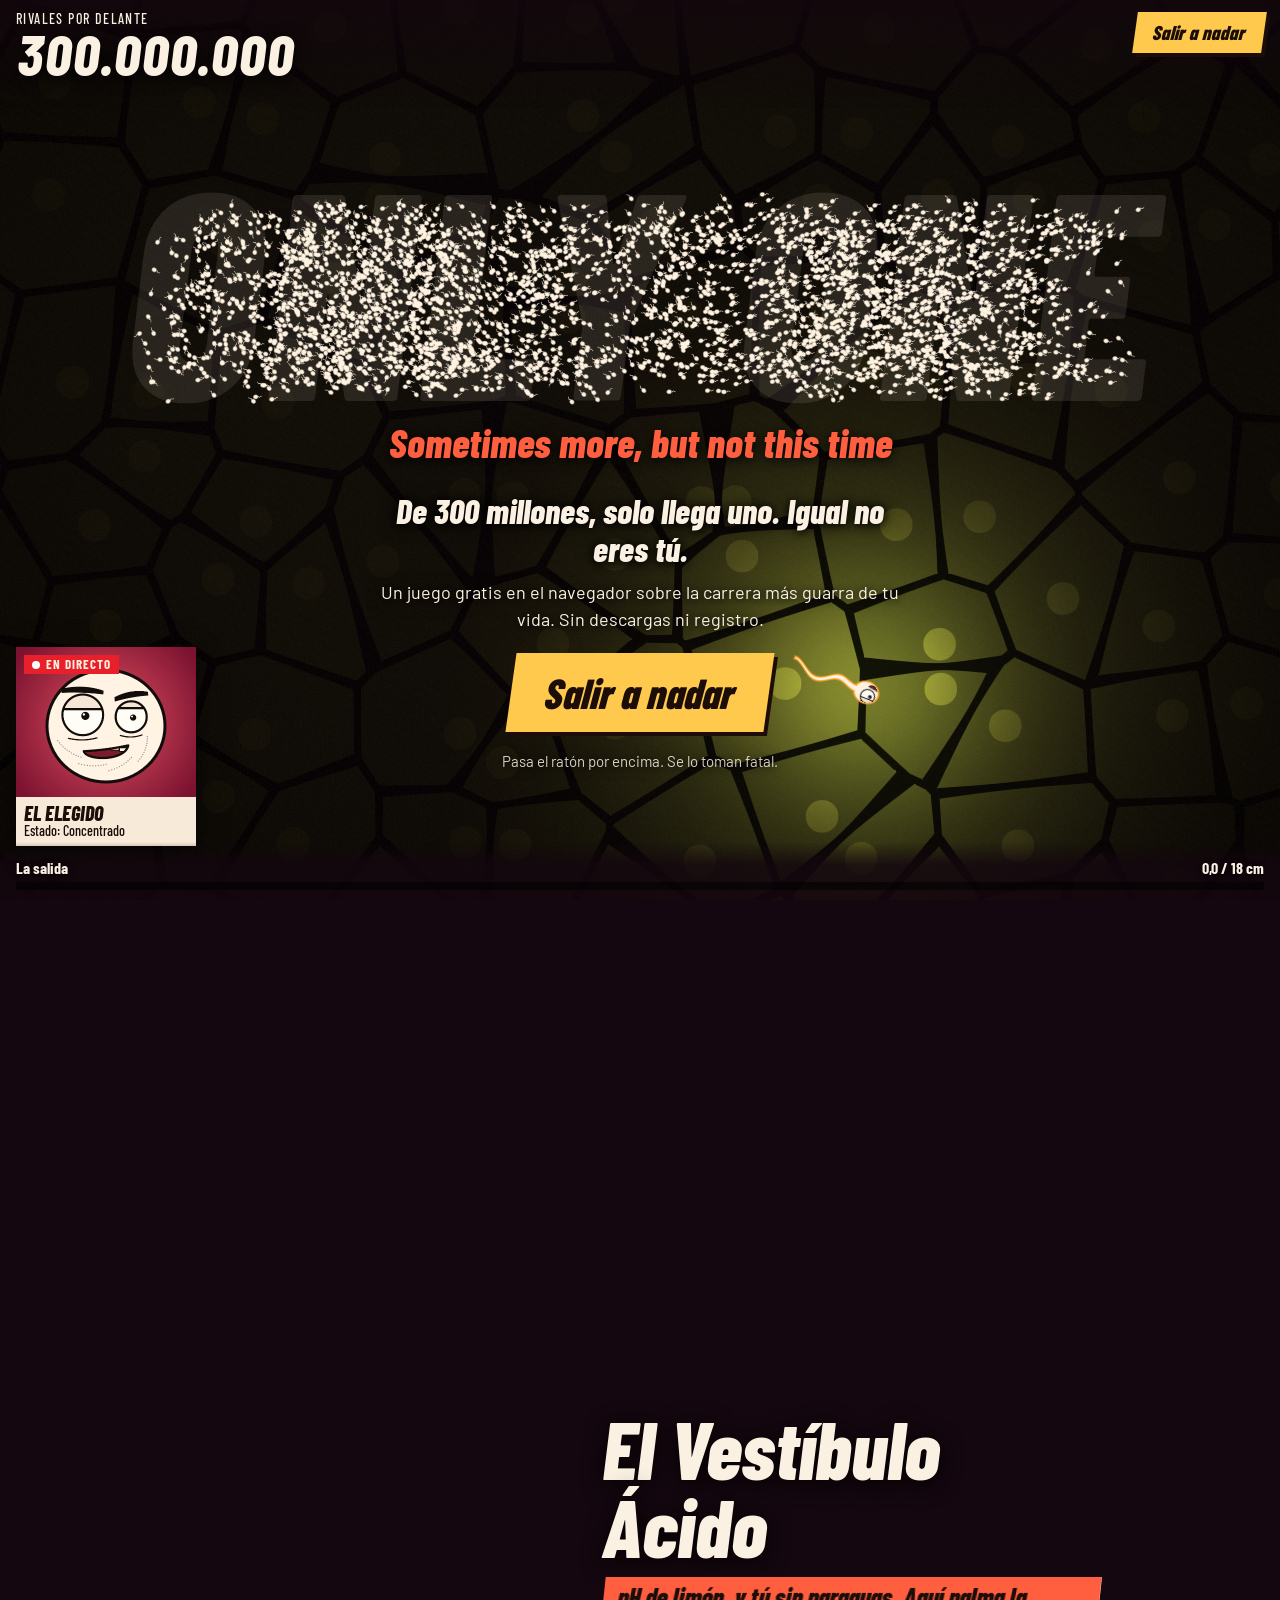
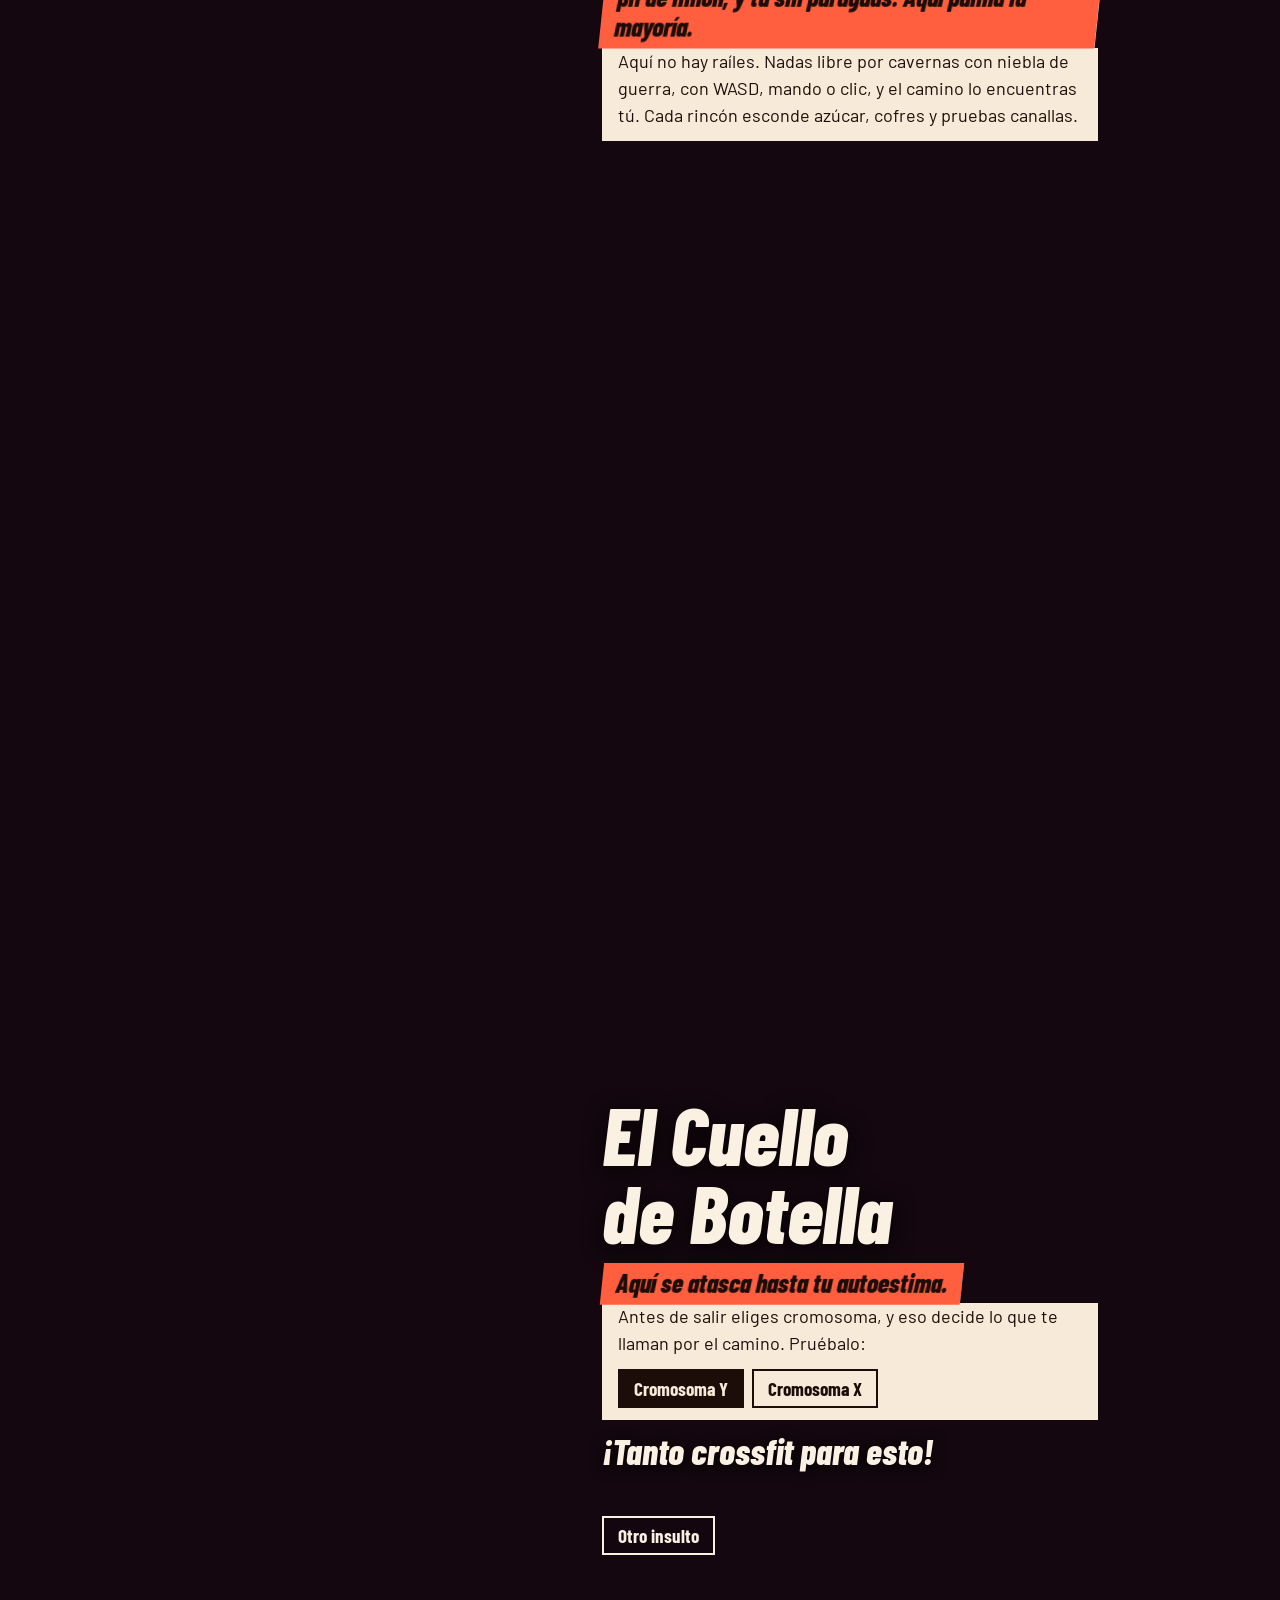
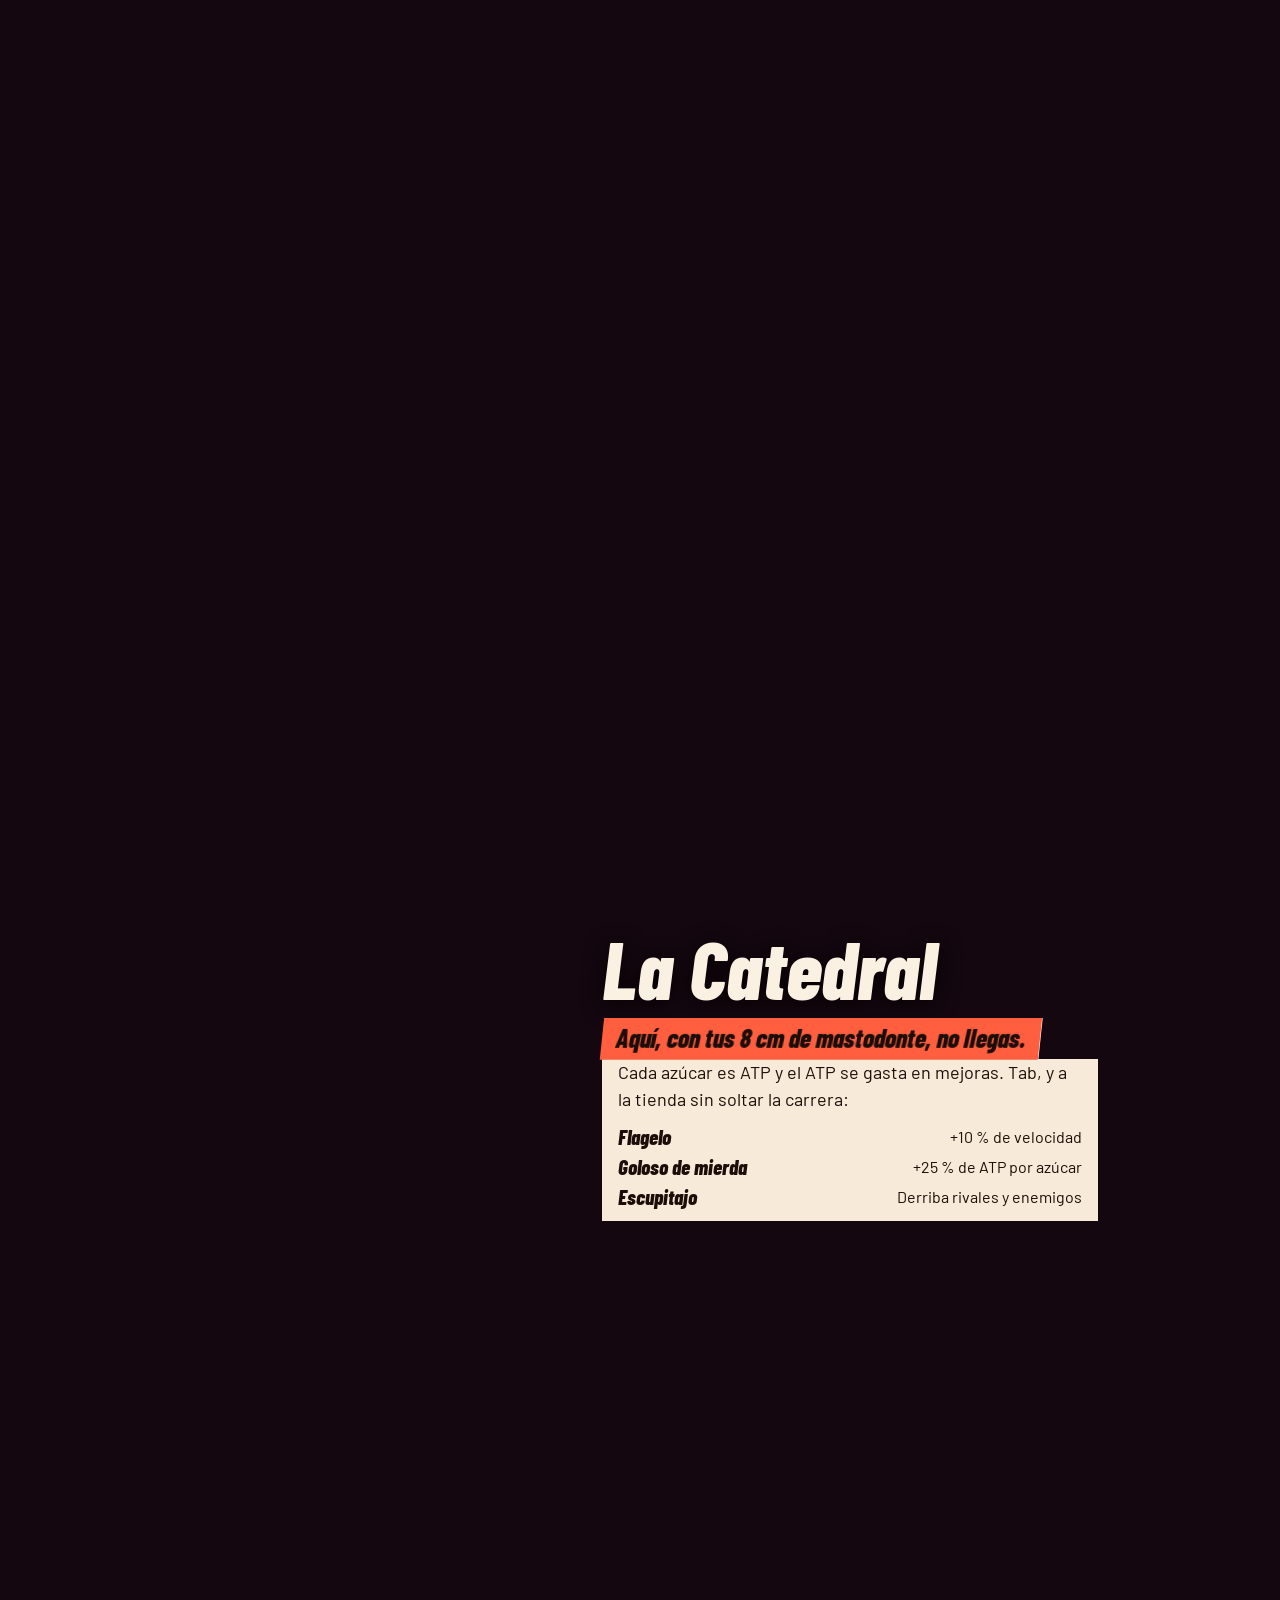
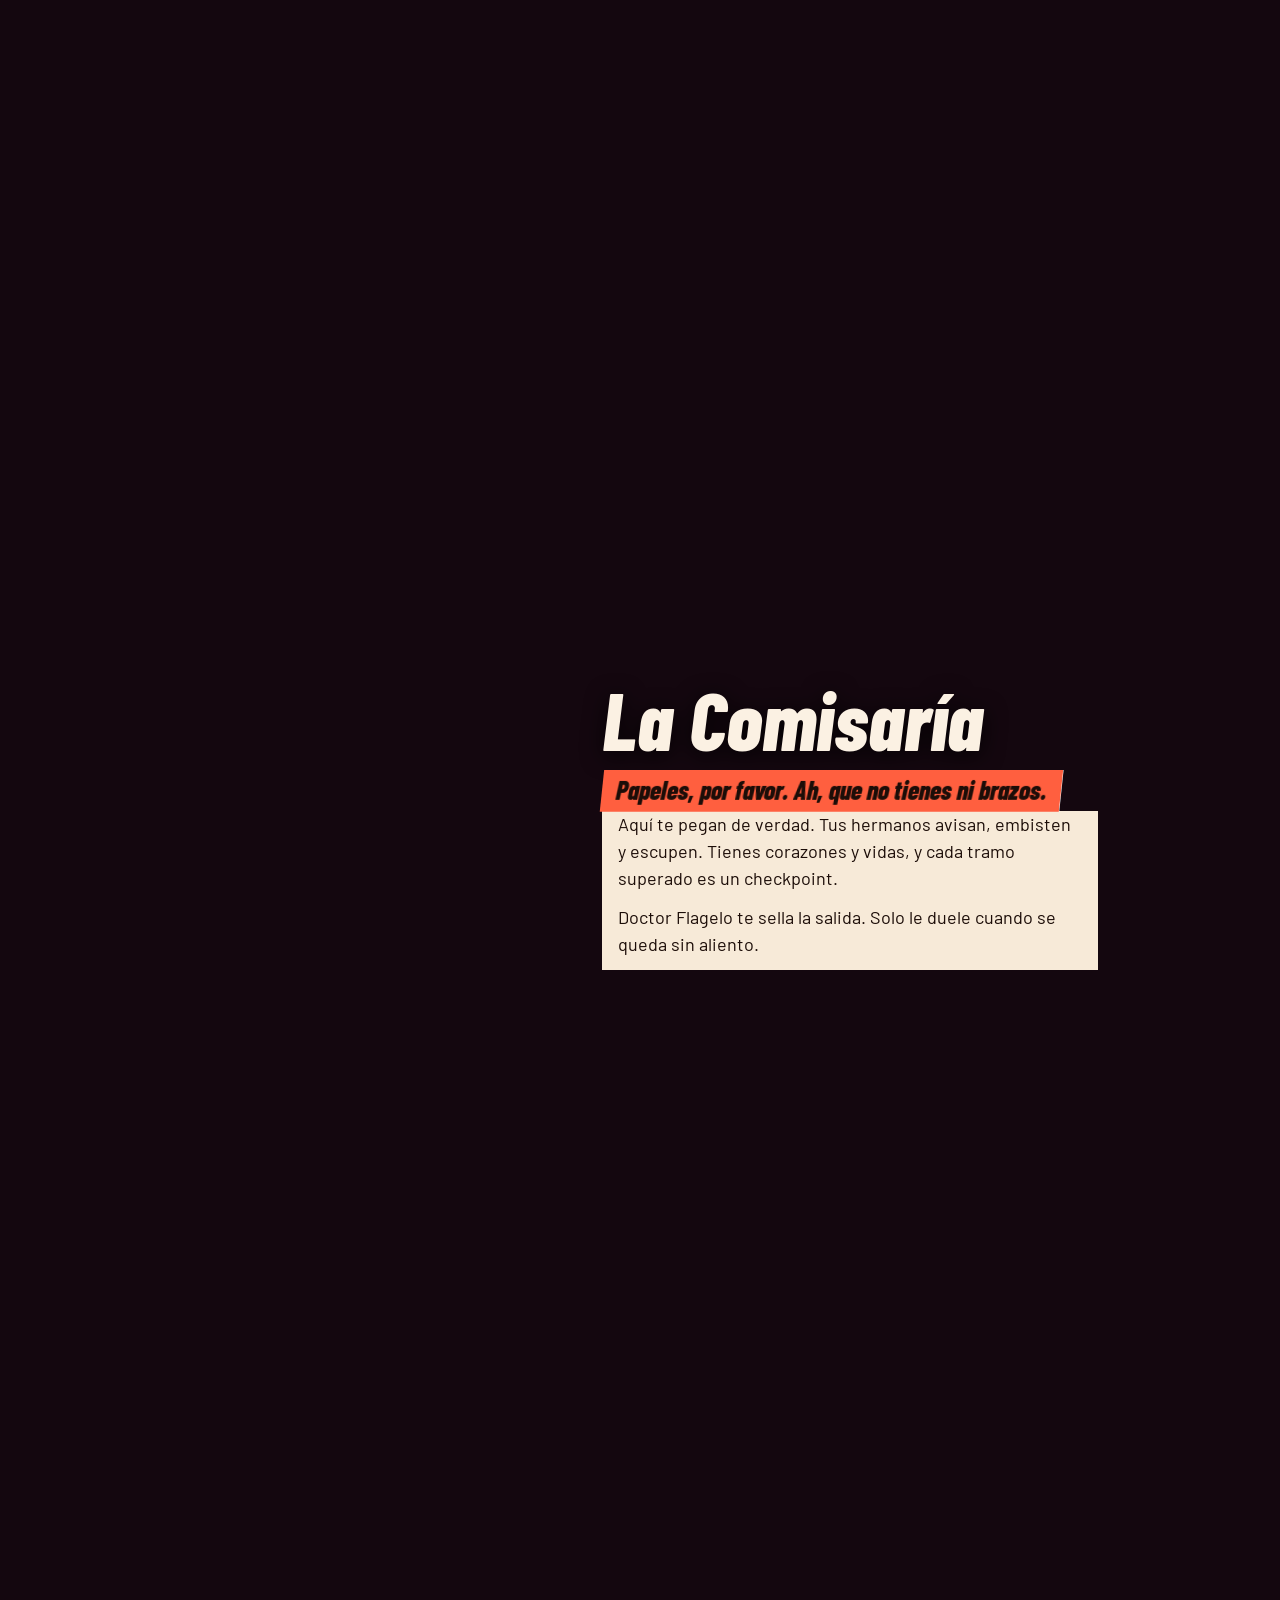
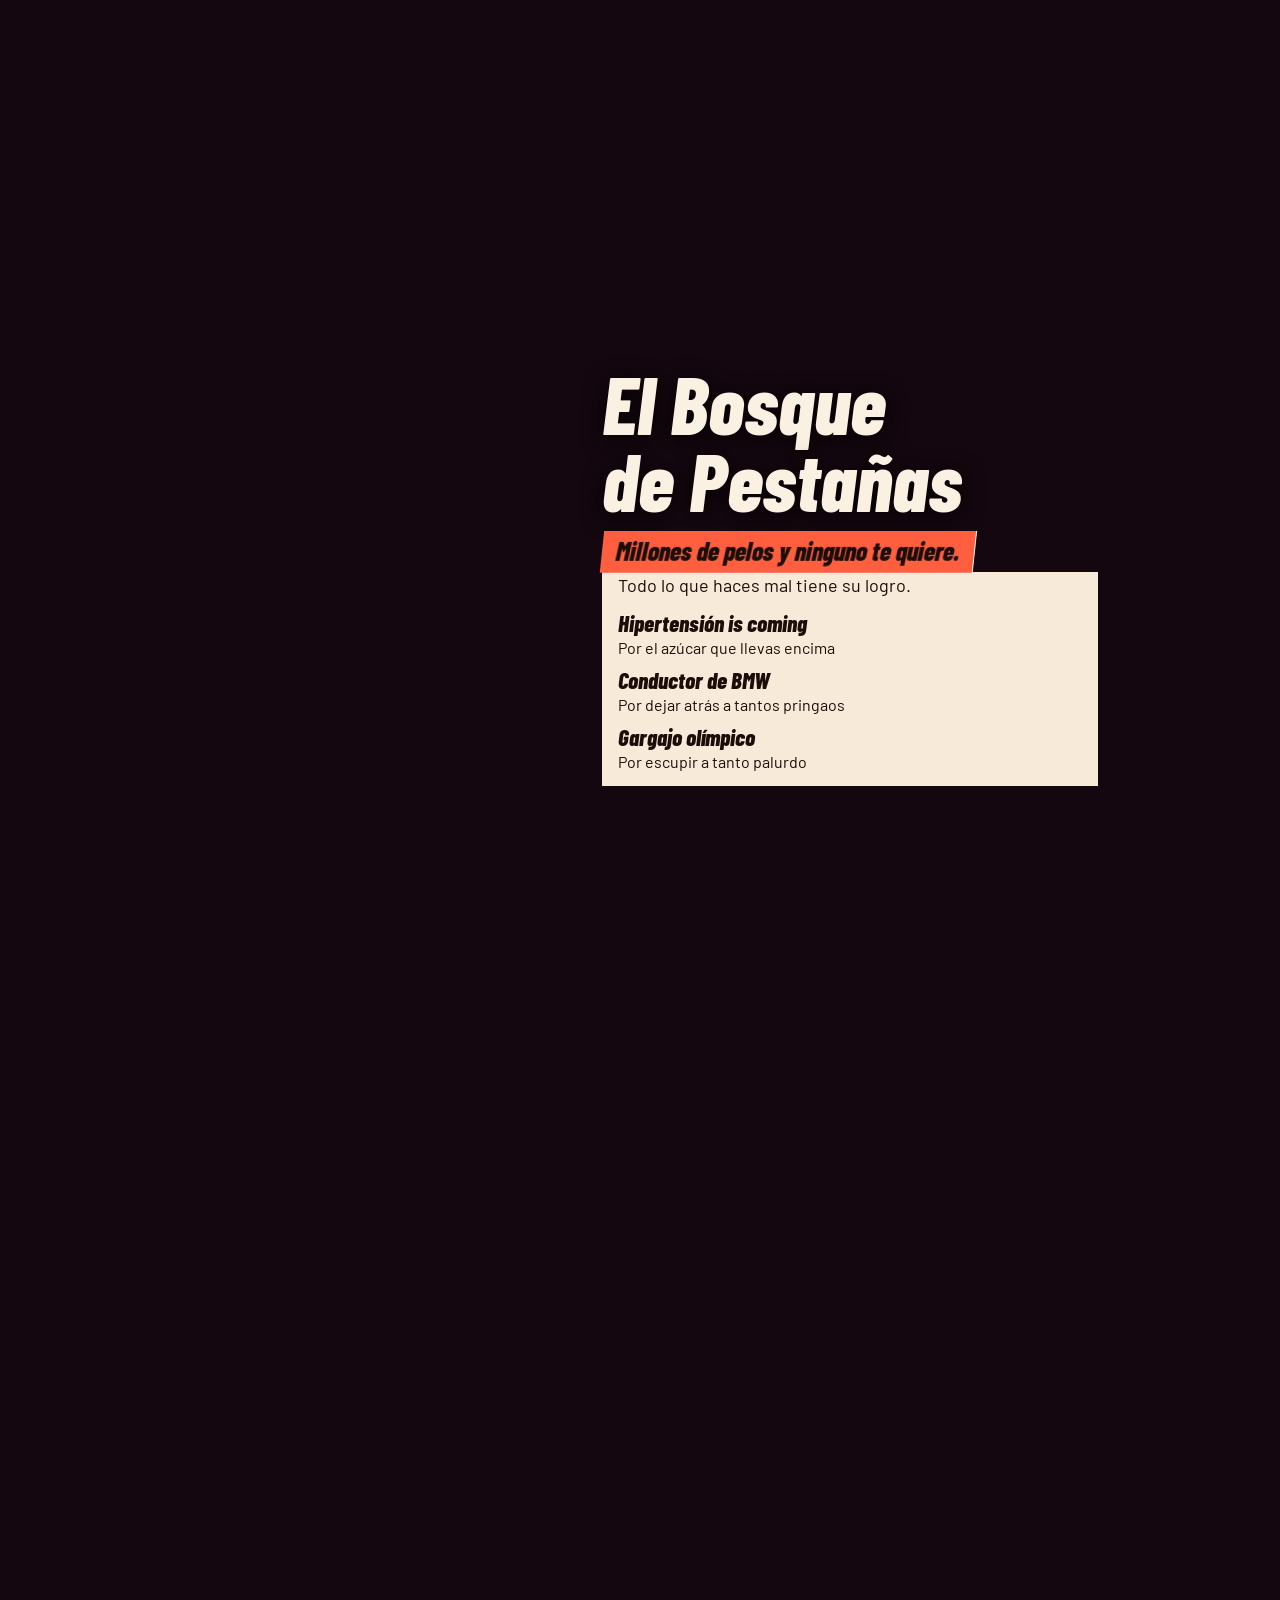
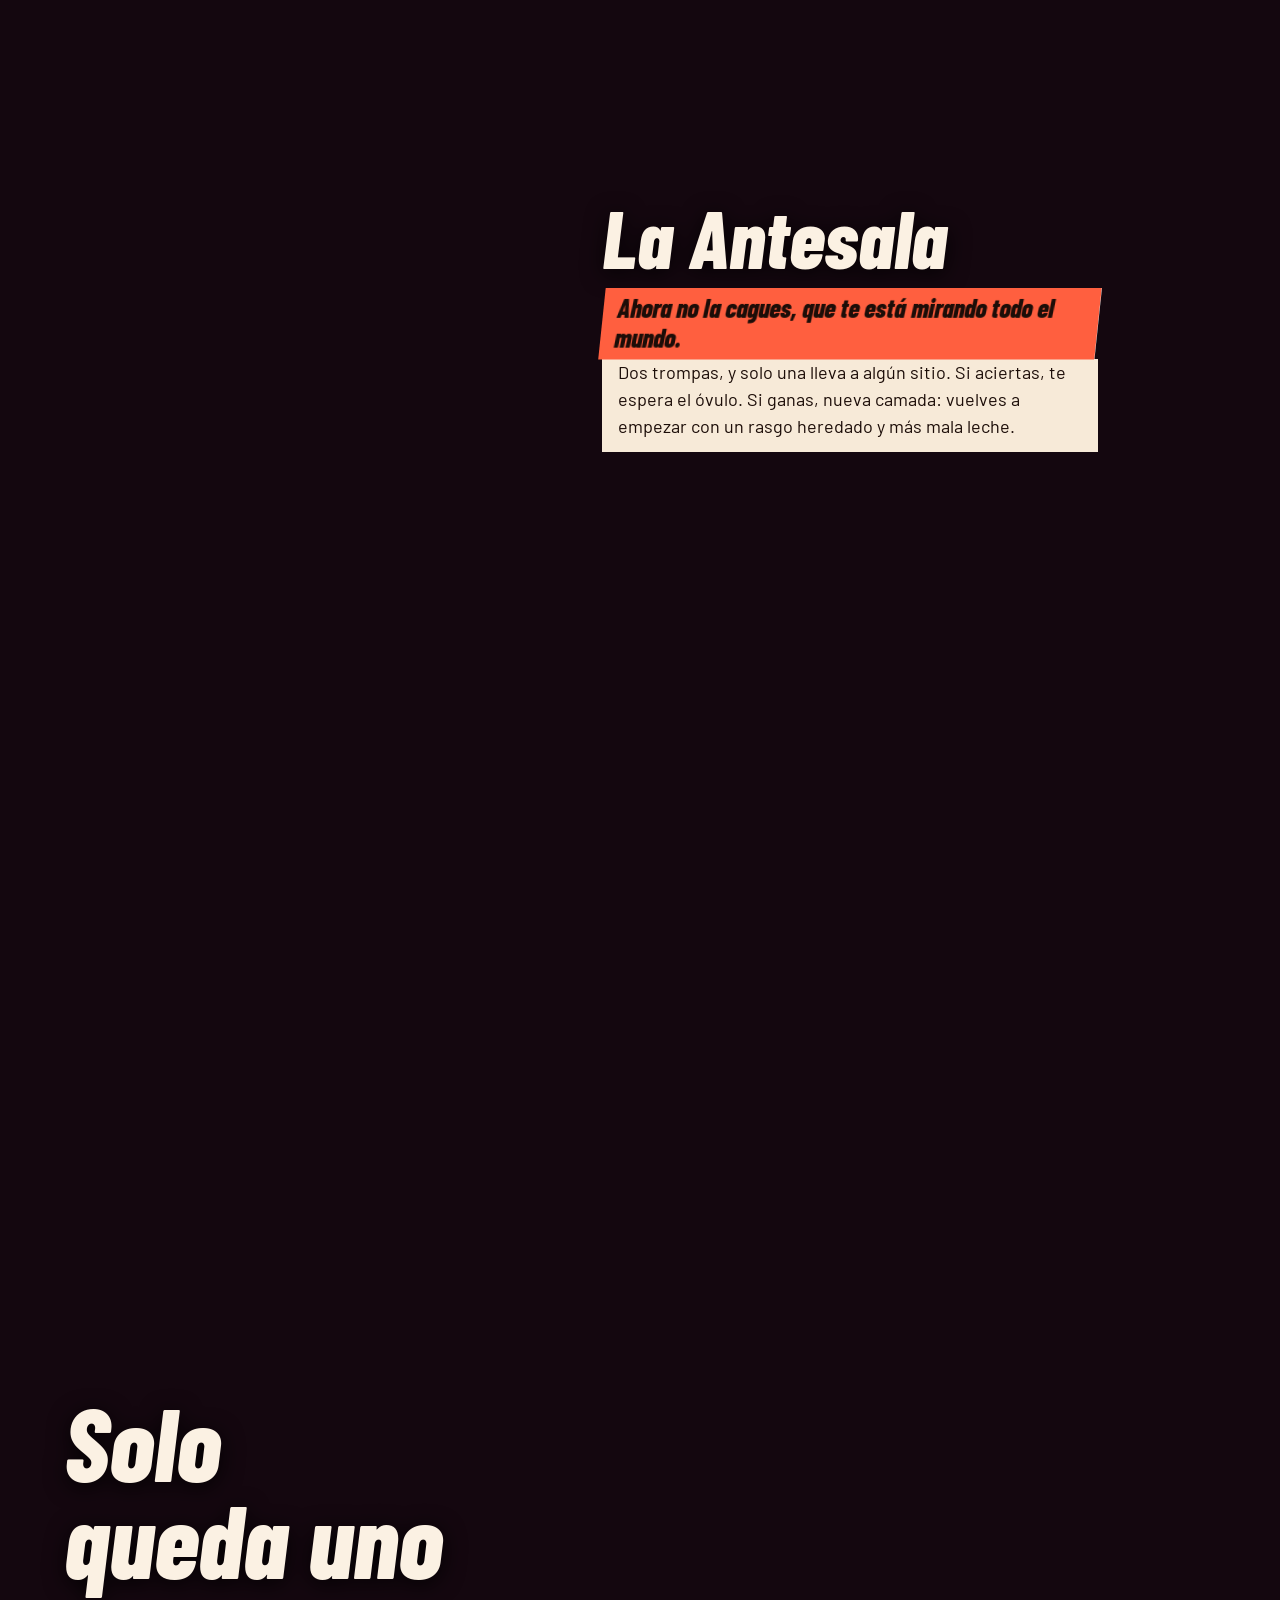
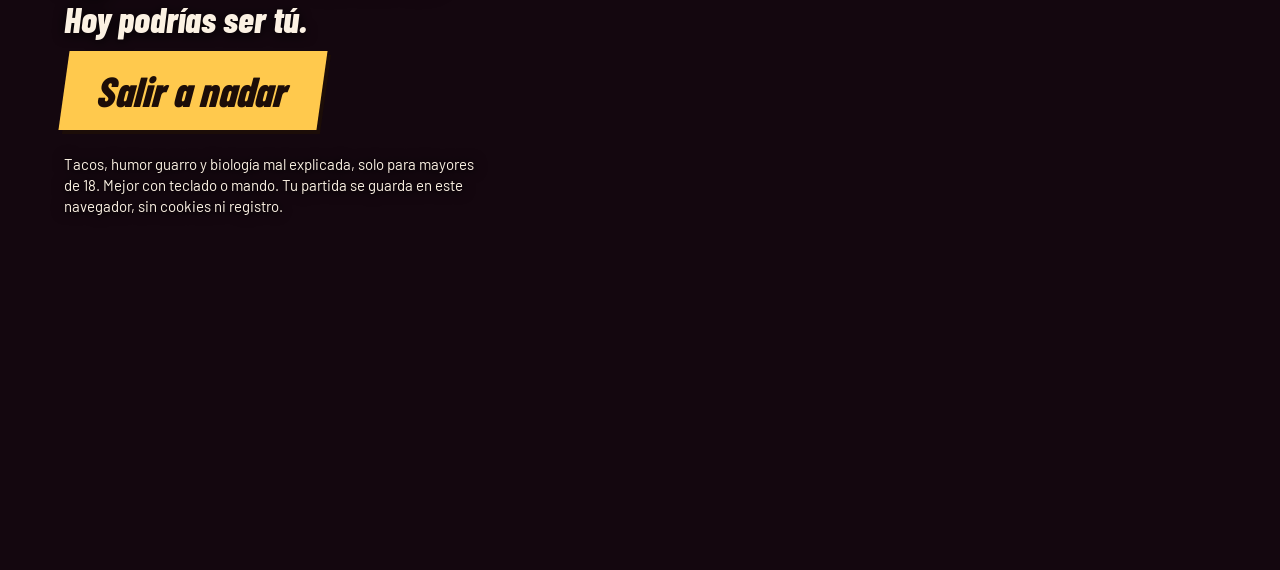
==== index.html @ 5d59d584 "feat: add Only One game and WebGL landing page Static site: landing at the root, game under /jugar/," ====
<!doctype html>
<html lang="es">
<head>
<meta charset="utf-8">
<meta name="viewport" content="width=device-width, initial-scale=1, viewport-fit=cover">
<title>Only One</title>
<meta name="description" content="De 300 millones, solo llega uno. Juego gratis en el navegador: nada, come azúcar, mejora y aguanta los insultos de tus hermanos.">
<meta name="theme-color" content="#14070f">
<meta property="og:title" content="Only One">
<meta property="og:description" content="De 300 millones, solo llega uno. Igual no eres tú.">
<meta property="og:type" content="website">
<meta property="og:url" content="https://only-one.christianpasinrey.es/">
<meta property="og:image" content="https://only-one.christianpasinrey.es/assets/og.jpg">
<meta name="twitter:card" content="summary_large_image">
<link rel="icon" href="assets/favicon.svg" type="image/svg+xml">
<link rel="stylesheet" href="assets/fonts.css">
<link rel="stylesheet" href="assets/landing.css">
<link rel="prefetch" href="jugar/index.html">
</head>
<body>
<canvas id="gl" aria-hidden="true"></canvas>

<header class="hud" aria-label="Marcador de la carrera">
  <div id="rankBox">
    <small>Rivales por delante</small>
    <output id="count">300.000.000</output>
  </div>
  <a id="topCta" class="go cta" href="jugar/index.html">Salir a nadar</a>
</header>

<aside id="pip" aria-hidden="true">
  <span class="live">En directo</span>
  <canvas id="pipFace" width="360" height="300"></canvas>
  <div class="plate"><b id="pipName">EL ELEGIDO</b><span id="pipState">Estado: Concentrado</span></div>
</aside>

<div id="bar" aria-hidden="true">
  <div class="row"><span id="zone">La salida</span><span id="cm">0,0 / 18 cm</span></div>
  <div class="track"><i id="fill"></i></div>
</div>

<div class="bubble" hidden><span></span></div>
<div class="bubble" hidden><span></span></div>
<div class="bubble" hidden><span></span></div>

<main>
  <section class="opening">
    <h1 id="logo"><span>Only</span> <span>One</span></h1>
    <p class="strap">Sometimes more, but not this time</p>
    <div class="pitch">
      <p class="lead">De 300 millones, solo llega uno. Igual no eres tú.</p>
      <p>Un juego gratis en el navegador sobre la carrera más guarra de tu vida. Sin descargas ni registro.</p>
      <a class="go cta big" href="jugar/index.html">Salir a nadar</a>
      <p id="hint" class="hint">Pasa el ratón por encima. Se lo toman fatal.</p>
    </div>
  </section>

  <section class="beat" data-stage="0">
    <div class="copy">
      <h2>El Vestíbulo Ácido</h2>
      <p class="quote">pH de limón, y tú sin paraguas. Aquí palma la mayoría.</p>
      <p>Aquí no hay raíles. Nadas libre por cavernas con niebla de guerra, con WASD, mando o clic, y el camino lo encuentras tú. Cada rincón esconde azúcar, cofres y pruebas canallas.</p>
    </div>
  </section>

  <section class="beat" data-stage="1">
    <div class="copy">
      <h2>El Cuello de Botella</h2>
      <p class="quote">Aquí se atasca hasta tu autoestima.</p>
      <p>Antes de salir eliges cromosoma, y eso decide lo que te llaman por el camino. Pruébalo:</p>
      <div class="sex" role="group" aria-label="Elige cromosoma">
        <button id="pickY" type="button" aria-pressed="true">Cromosoma Y</button>
        <button id="pickX" type="button" aria-pressed="false">Cromosoma X</button>
      </div>
      <p id="sample" class="sample" aria-live="polite">¡Tanto crossfit para esto!</p>
      <button id="again" class="again" type="button">Otro insulto</button>
    </div>
  </section>

  <section class="beat" data-stage="2">
    <div class="copy">
      <h2>La Catedral</h2>
      <p class="quote">Aquí, con tus 8 cm de mastodonte, no llegas.</p>
      <p>Cada azúcar es ATP y el ATP se gasta en mejoras. Tab, y a la tienda sin soltar la carrera:</p>
      <dl class="shop">
        <div><dt>Flagelo</dt><dd>+10 % de velocidad</dd></div>
        <div><dt>Goloso de mierda</dt><dd>+25 % de ATP por azúcar</dd></div>
        <div><dt>Escupitajo</dt><dd>Derriba rivales y enemigos</dd></div>
      </dl>
    </div>
  </section>

  <section class="beat" data-stage="3">
    <div class="copy">
      <h2>La Comisaría</h2>
      <p class="quote">Papeles, por favor. Ah, que no tienes ni brazos.</p>
      <p>Aquí te pegan de verdad. Tus hermanos avisan, embisten y escupen. Tienes corazones y vidas, y cada tramo superado es un checkpoint.</p>
      <p>Doctor Flagelo te sella la salida. Solo le duele cuando se queda sin aliento.</p>
    </div>
  </section>

  <section class="beat" data-stage="4">
    <div class="copy">
      <h2>El Bosque de Pestañas</h2>
      <p class="quote">Millones de pelos y ninguno te quiere.</p>
      <p>Todo lo que haces mal tiene su logro.</p>
      <ul class="marks">
        <li><b>Hipertensión is coming</b><span>Por el azúcar que llevas encima</span></li>
        <li><b>Conductor de BMW</b><span>Por dejar atrás a tantos pringaos</span></li>
        <li><b>Gargajo olímpico</b><span>Por escupir a tanto palurdo</span></li>
      </ul>
    </div>
  </section>

  <section class="beat" data-stage="5">
    <div class="copy">
      <h2>La Antesala</h2>
      <p class="quote">Ahora no la cagues, que te está mirando todo el mundo.</p>
      <p>Dos trompas, y solo una lleva a algún sitio. Si aciertas, te espera el óvulo. Si ganas, nueva camada: vuelves a empezar con un rasgo heredado y más mala leche.</p>
    </div>
  </section>

  <section class="ending">
    <div class="last">
      <h2>Solo queda uno</h2>
      <p class="lead">Hoy podrías ser tú.</p>
      <a class="go cta big" href="jugar/index.html">Salir a nadar</a>
      <p class="small">Tacos, humor guarro y biología mal explicada, solo para mayores de 18. Mejor con teclado o mando. Tu partida se guarda en este navegador, sin cookies ni registro.</p>
    </div>
  </section>
</main>

<script src="assets/three.min.js"></script>
<script src="jugar/js/data.js"></script>
<script src="jugar/js/audio.js"></script>
<script src="jugar/js/faces.js"></script>
<script src="assets/landing.js"></script>
</body>
</html>
---- assets/fonts.css ----
@font-face {
  font-family: 'Barlow';
  font-style: normal;
  font-weight: 400;
  font-display: swap;
  src: url(fonts/barlow-400.woff2) format('woff2');
  unicode-range: U+0000-00FF, U+0131, U+0152-0153, U+02BB-02BC, U+02C6, U+02DA, U+02DC, U+0304, U+0308, U+0329, U+2000-206F, U+20AC, U+2122, U+2191, U+2193, U+2212, U+2215, U+FEFF, U+FFFD;
}
@font-face {
  font-family: 'Barlow';
  font-style: normal;
  font-weight: 600;
  font-display: swap;
  src: url(fonts/barlow-600.woff2) format('woff2');
  unicode-range: U+0000-00FF, U+0131, U+0152-0153, U+02BB-02BC, U+02C6, U+02DA, U+02DC, U+0304, U+0308, U+0329, U+2000-206F, U+20AC, U+2122, U+2191, U+2193, U+2212, U+2215, U+FEFF, U+FFFD;
}
@font-face {
  font-family: 'Barlow Condensed';
  font-style: italic;
  font-weight: 800;
  font-display: swap;
  src: url(fonts/barlow-condensed-800i.woff2) format('woff2');
  unicode-range: U+0000-00FF, U+0131, U+0152-0153, U+02BB-02BC, U+02C6, U+02DA, U+02DC, U+0304, U+0308, U+0329, U+2000-206F, U+20AC, U+2122, U+2191, U+2193, U+2212, U+2215, U+FEFF, U+FFFD;
}
@font-face {
  font-family: 'Barlow Condensed';
  font-style: normal;
  font-weight: 500;
  font-display: swap;
  src: url(fonts/barlow-condensed-500.woff2) format('woff2');
  unicode-range: U+0000-00FF, U+0131, U+0152-0153, U+02BB-02BC, U+02C6, U+02DA, U+02DC, U+0304, U+0308, U+0329, U+2000-206F, U+20AC, U+2122, U+2191, U+2193, U+2212, U+2215, U+FEFF, U+FFFD;
}
@font-face {
  font-family: 'Barlow Condensed';
  font-style: normal;
  font-weight: 700;
  font-display: swap;
  src: url(fonts/barlow-condensed-700.woff2) format('woff2');
  unicode-range: U+0000-00FF, U+0131, U+0152-0153, U+02BB-02BC, U+02C6, U+02DA, U+02DC, U+0304, U+0308, U+0329, U+2000-206F, U+20AC, U+2122, U+2191, U+2193, U+2212, U+2215, U+FEFF, U+FFFD;
}
---- assets/landing.css ----
/* The landing is the race itself: the page is a live broadcast and the scrollbar is the 18 cm you have to swim. */
:root {
  --ink: #fbf1e3;
  --paper: #f7ead8;
  --print: #1c0d08;
  --deep: #14070f;
  --hot: #ff5f3f;
  --gold: #ffc94d;
  --live: #e8202a;
  --broadcast: "Barlow Condensed", Impact, sans-serif;
  --body: "Barlow", "Segoe UI", sans-serif;
  --gutter-l: max(16px, env(safe-area-inset-left, 0px));
  --gutter-r: max(16px, env(safe-area-inset-right, 0px));
  color-scheme: dark;
}
[hidden] { display: none !important; }
* { box-sizing: border-box; }
html { background: var(--deep); }
body { margin: 0; color: var(--ink); background: radial-gradient(120% 90% at 50% 40%, #6d1230, var(--deep)); background-attachment: fixed; font: 400 18px/1.5 var(--body); overflow-x: hidden; }
.gl body { background: var(--deep); }
#gl { position: fixed; inset: 0; width: 100%; height: 100%; display: block; }
a, button { font: inherit; color: inherit; }
:focus-visible { outline: 3px solid var(--gold); outline-offset: 3px; }

/* ---------- broadcast graphics ---------- */
.hud { position: fixed; z-index: 7; inset: 0 0 auto; display: flex; justify-content: space-between; align-items: flex-start; padding: calc(12px + env(safe-area-inset-top, 0px)) var(--gutter-r) 26px var(--gutter-l); background: linear-gradient(rgba(20, 7, 15, .72), rgba(20, 7, 15, 0)); pointer-events: none; }
.hud a { pointer-events: auto; }
#rankBox small { display: block; font: 500 14px/1 var(--broadcast); letter-spacing: .1em; text-transform: uppercase; }
#count { display: block; font: italic 800 clamp(32px, 5vw, 56px)/1 var(--broadcast); font-variant-numeric: tabular-nums; text-shadow: 0 3px 16px rgba(0, 0, 0, .8); }
#bar { position: fixed; z-index: 7; inset: auto 0 0; background: linear-gradient(rgba(20, 7, 15, 0), rgba(20, 7, 15, .8) 40%); padding: 18px var(--gutter-r) calc(10px + env(safe-area-inset-bottom, 0px)) var(--gutter-l); pointer-events: none; font: 700 16px/1 var(--broadcast); text-shadow: 0 1px 6px #000; }
#bar .row { display: flex; justify-content: space-between; margin-bottom: 6px; }
#bar .track { height: 8px; background: rgba(0, 0, 0, .55); }
#fill { display: block; height: 100%; width: 100%; transform: scaleX(0); transform-origin: left; background: linear-gradient(90deg, var(--hot), var(--gold)); }
#pip { position: fixed; z-index: 7; left: var(--gutter-l); bottom: 54px; width: 180px; background: var(--paper); box-shadow: 0 8px 24px rgba(0, 0, 0, .5); pointer-events: none; }
#pip canvas { display: block; width: 100%; height: auto; }
#pip .live { position: absolute; left: 8px; top: 8px; padding: 3px 8px; background: var(--live); font: 700 13px/1 var(--broadcast); letter-spacing: .08em; text-transform: uppercase; }
#pip .live::before { content: ""; display: inline-block; width: 8px; height: 8px; margin-right: 6px; border-radius: 50%; background: #fff; }
#pip .plate { padding: 6px 8px 8px; color: var(--print); font: 500 14px/1.1 var(--broadcast); }
#pip b { display: block; font: italic 800 20px/1 var(--broadcast); }

.bubble { position: fixed; z-index: 5; left: 0; top: 0; max-width: 240px; padding: 7px 12px 8px; border-radius: 14px; color: var(--print); background: var(--ink); font: italic 800 20px/1.1 var(--broadcast); box-shadow: 0 4px 14px rgba(0, 0, 0, .45); pointer-events: none; will-change: transform; }
.bubble::after { content: ""; position: absolute; left: var(--tail, 50%); top: 100%; margin-left: -8px; border: 8px solid transparent; border-top-color: var(--ink); border-bottom: 0; }
.bubble.under::after { top: auto; bottom: 100%; border: 8px solid transparent; border-bottom-color: var(--ink); border-top: 0; }

.cta { display: inline-block; padding: 10px 18px 11px; color: var(--print); background: var(--gold); font: italic 800 20px/1 var(--broadcast); text-decoration: none; transform: skewX(-8deg); box-shadow: 4px 4px 0 var(--print); transition: transform .12s ease-out, box-shadow .12s ease-out, background-color .12s; }
.cta:hover { background: #ffd978; transform: skewX(-8deg) translate(-2px, -2px); box-shadow: 6px 6px 0 var(--print); }
.cta:active { transform: skewX(-8deg) translate(3px, 3px); box-shadow: 1px 1px 0 var(--print); }
.cta.big { padding: 18px 34px 19px; font-size: clamp(30px, 4vw, 42px); }

.diving main, .diving .hud, .diving #pip, .diving #bar { opacity: 0; transition: opacity .35s ease-out; }

/* ---------- the story ---------- */
main { position: relative; z-index: 3; }
.opening { min-height: 100vh; min-height: 100svh; display: flex; flex-direction: column; justify-content: center; gap: 10px; padding-block: 104px 74px; padding-inline: var(--gutter-l) var(--gutter-r); }
#logo { margin: 0; text-align: center; font: italic 800 clamp(96px, 23vw, 360px)/.86 var(--broadcast); text-transform: uppercase; letter-spacing: .01em; }
.gl #logo { color: rgba(251, 241, 227, .1); }
.strap { margin: 0; text-align: center; color: var(--hot); font: italic 800 clamp(22px, 3.2vw, 40px)/1.1 var(--broadcast); text-shadow: 0 2px 12px #000; }
.pitch { display: grid; justify-items: center; gap: 12px; max-width: 34rem; margin: 18px auto 0; text-align: center; }
.pitch p { margin: 0; text-shadow: 0 1px 8px #000, 0 0 18px #000; }
.pitch .lead { font: italic 800 clamp(26px, 3vw, 34px)/1.1 var(--broadcast); }
.hint { font-size: 15px; opacity: .85; }
.pitch .cta { margin-block: 8px 6px; }

.beat { min-height: 150vh; display: flex; align-items: center; justify-content: flex-end; padding-inline: var(--gutter-l) var(--gutter-r); }
.copy { width: 100%; max-width: 31rem; min-width: 0; margin-right: 13vw; }
.copy h2, .last h2 { margin: 0; font: italic 800 clamp(44px, 6.4vw, 84px)/.95 var(--broadcast); text-wrap: balance; text-shadow: 0 4px 22px rgba(0, 0, 0, .85); }
.copy .quote { display: inline-block; margin: 12px 0 0; padding: 5px 14px 6px; color: var(--print); background: var(--hot); font: italic 800 clamp(21px, 2.3vw, 26px)/1.15 var(--broadcast); transform: skewX(-6deg); }
.copy > p:not(.quote):not(.sample), .copy > .sex, .copy > dl, .copy > ul { margin: 0; padding: 12px 16px; color: var(--print); background: var(--paper); }
.copy > .quote + p { margin-top: 10px; }
.copy > p + p:not(.quote):not(.sample), .copy > p:not(.quote) + dl, .copy > p:not(.quote) + ul, .copy > p:not(.quote) + .sex { padding-top: 0; }

.sex { display: flex; gap: 8px; flex-wrap: wrap; }
.sex button, .again { padding: 8px 14px; border: 2px solid var(--print); background: transparent; color: var(--print); font: 700 19px/1 var(--broadcast); cursor: pointer; }
.sex button[aria-pressed="true"] { color: var(--paper); background: var(--print); }
.sample { margin: 12px 0 8px; font: italic 800 clamp(28px, 3vw, 36px)/1.05 var(--broadcast); text-shadow: 0 2px 14px #000; min-height: 2.1em; }
.again { color: var(--ink); border-color: var(--ink); background: rgba(20, 7, 15, .6); }

.shop { display: grid; gap: 6px; }
.shop div { display: flex; justify-content: space-between; gap: 16px; flex-wrap: wrap; }
.shop dt { font: italic 800 21px/1.1 var(--broadcast); }
.shop dd { margin: 0; font-size: 16px; }
.marks { display: grid; gap: 8px; list-style: none; }
.marks li { display: grid; gap: 1px; }
.marks b { font: italic 800 23px/1.05 var(--broadcast); }
.marks span { font-size: 16px; }

.ending { min-height: 130vh; display: flex; align-items: center; padding-block: 120px 80px; padding-inline: max(16px, 5vw) var(--gutter-r); }
.last { display: grid; justify-items: start; gap: 12px; max-width: 26rem; min-width: 0; }
.last h2 { font-size: clamp(56px, 8vw, 112px); }
.last .lead { margin: 0; font: italic 800 clamp(28px, 3vw, 36px)/1.1 var(--broadcast); text-shadow: 0 2px 12px #000; }
.last .small { margin: 12px 0 0; font-size: 15px; line-height: 1.4; text-shadow: 0 1px 6px #000, 0 0 14px #000; }

@media (max-width: 899px) {
  #pip { display: none; }
  .copy { margin-right: 0; max-width: none; }
  .beat { min-height: 130vh; align-items: center; }
  #logo { font-size: 38vw; }
  #logo span { display: block; }
  .ending { align-items: flex-end; padding-block: 58vh 70px; padding-inline: var(--gutter-l) var(--gutter-r); min-height: 150vh; }
}
@media (prefers-reduced-motion: reduce) {
  .cta { transition: none; }
}
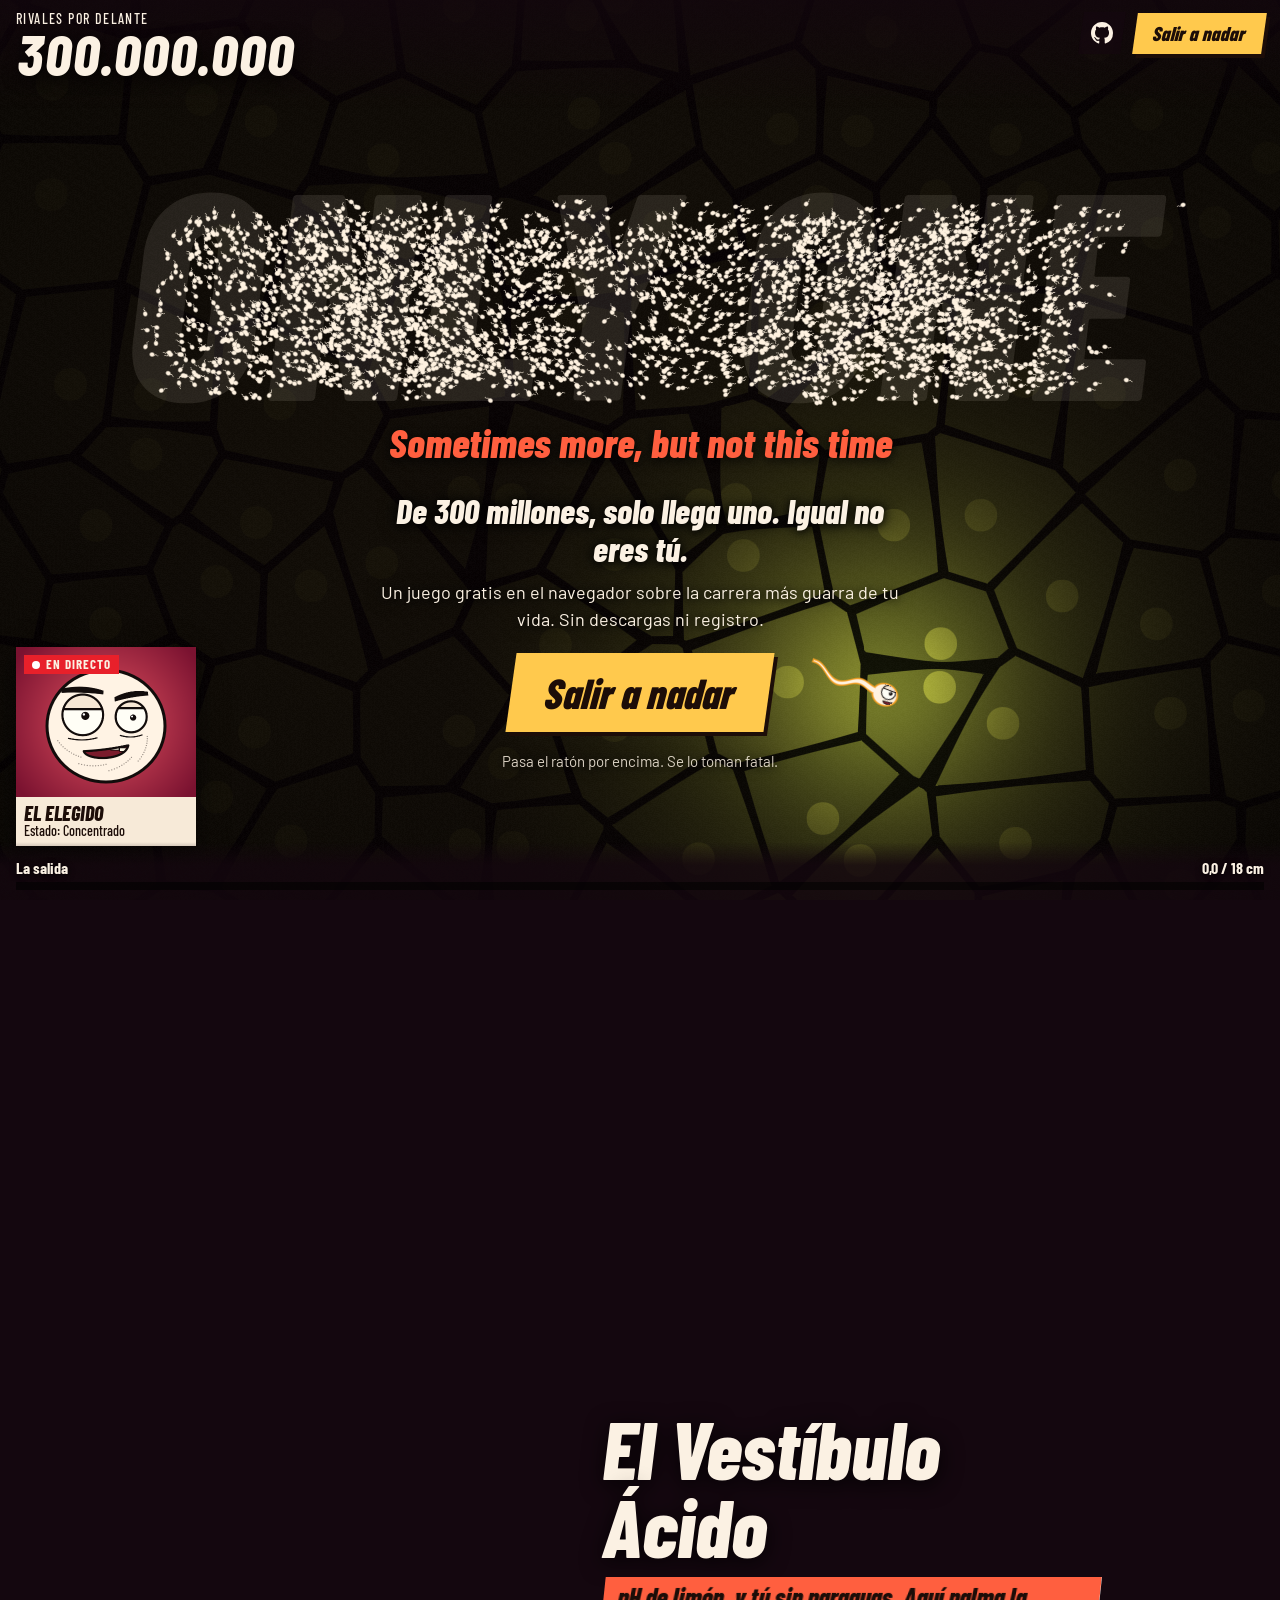
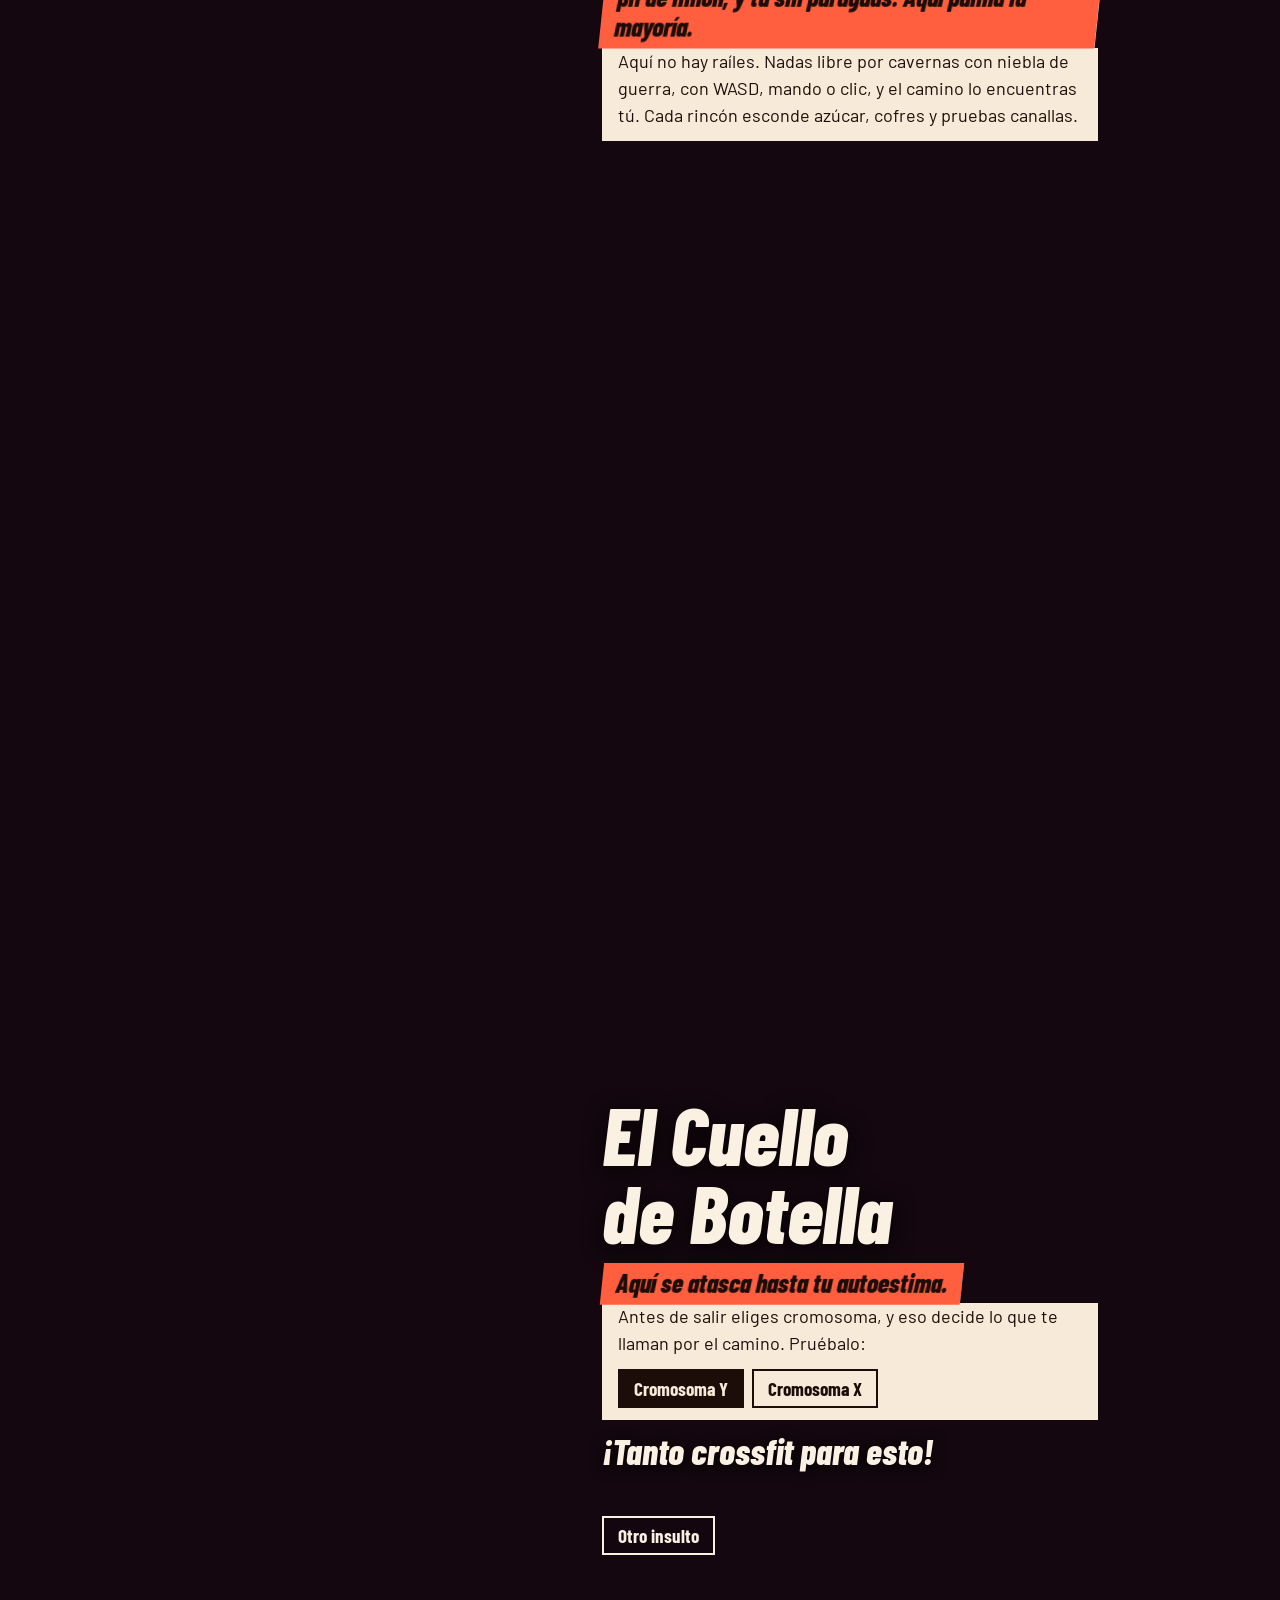
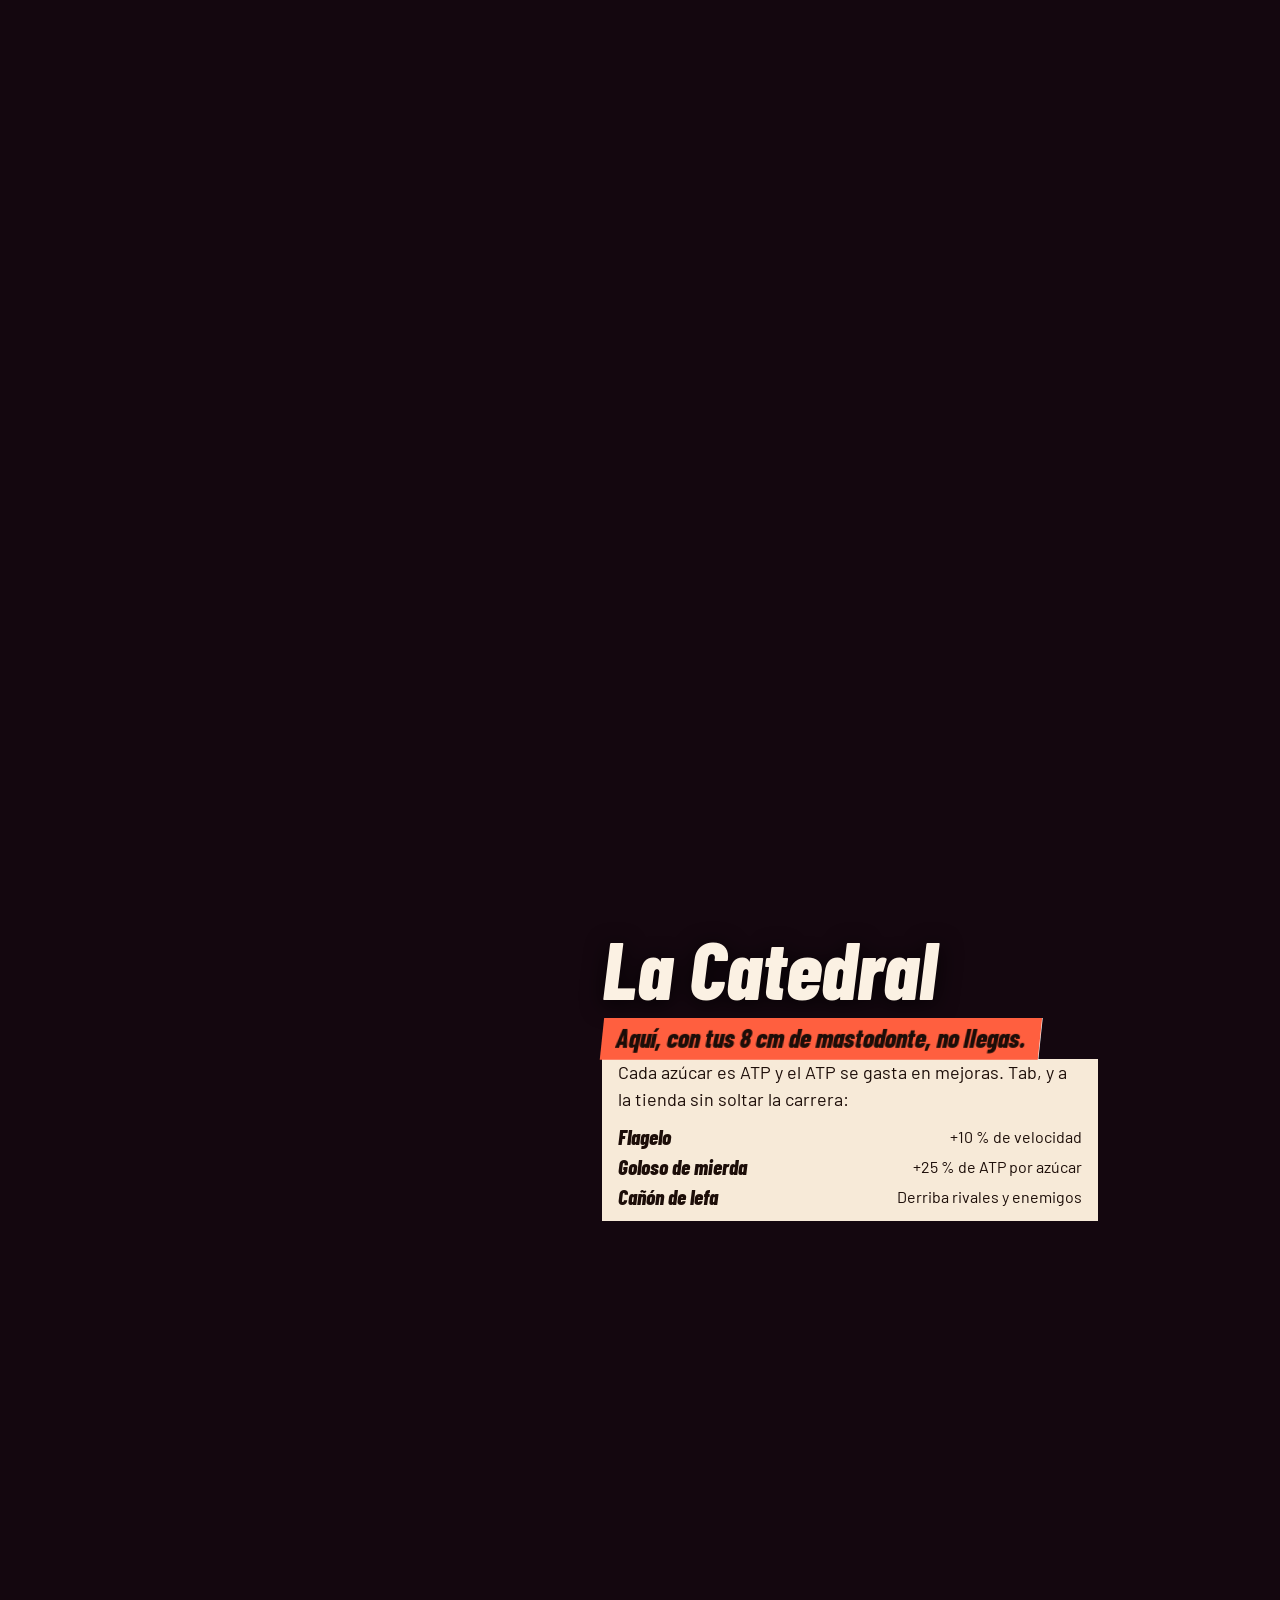
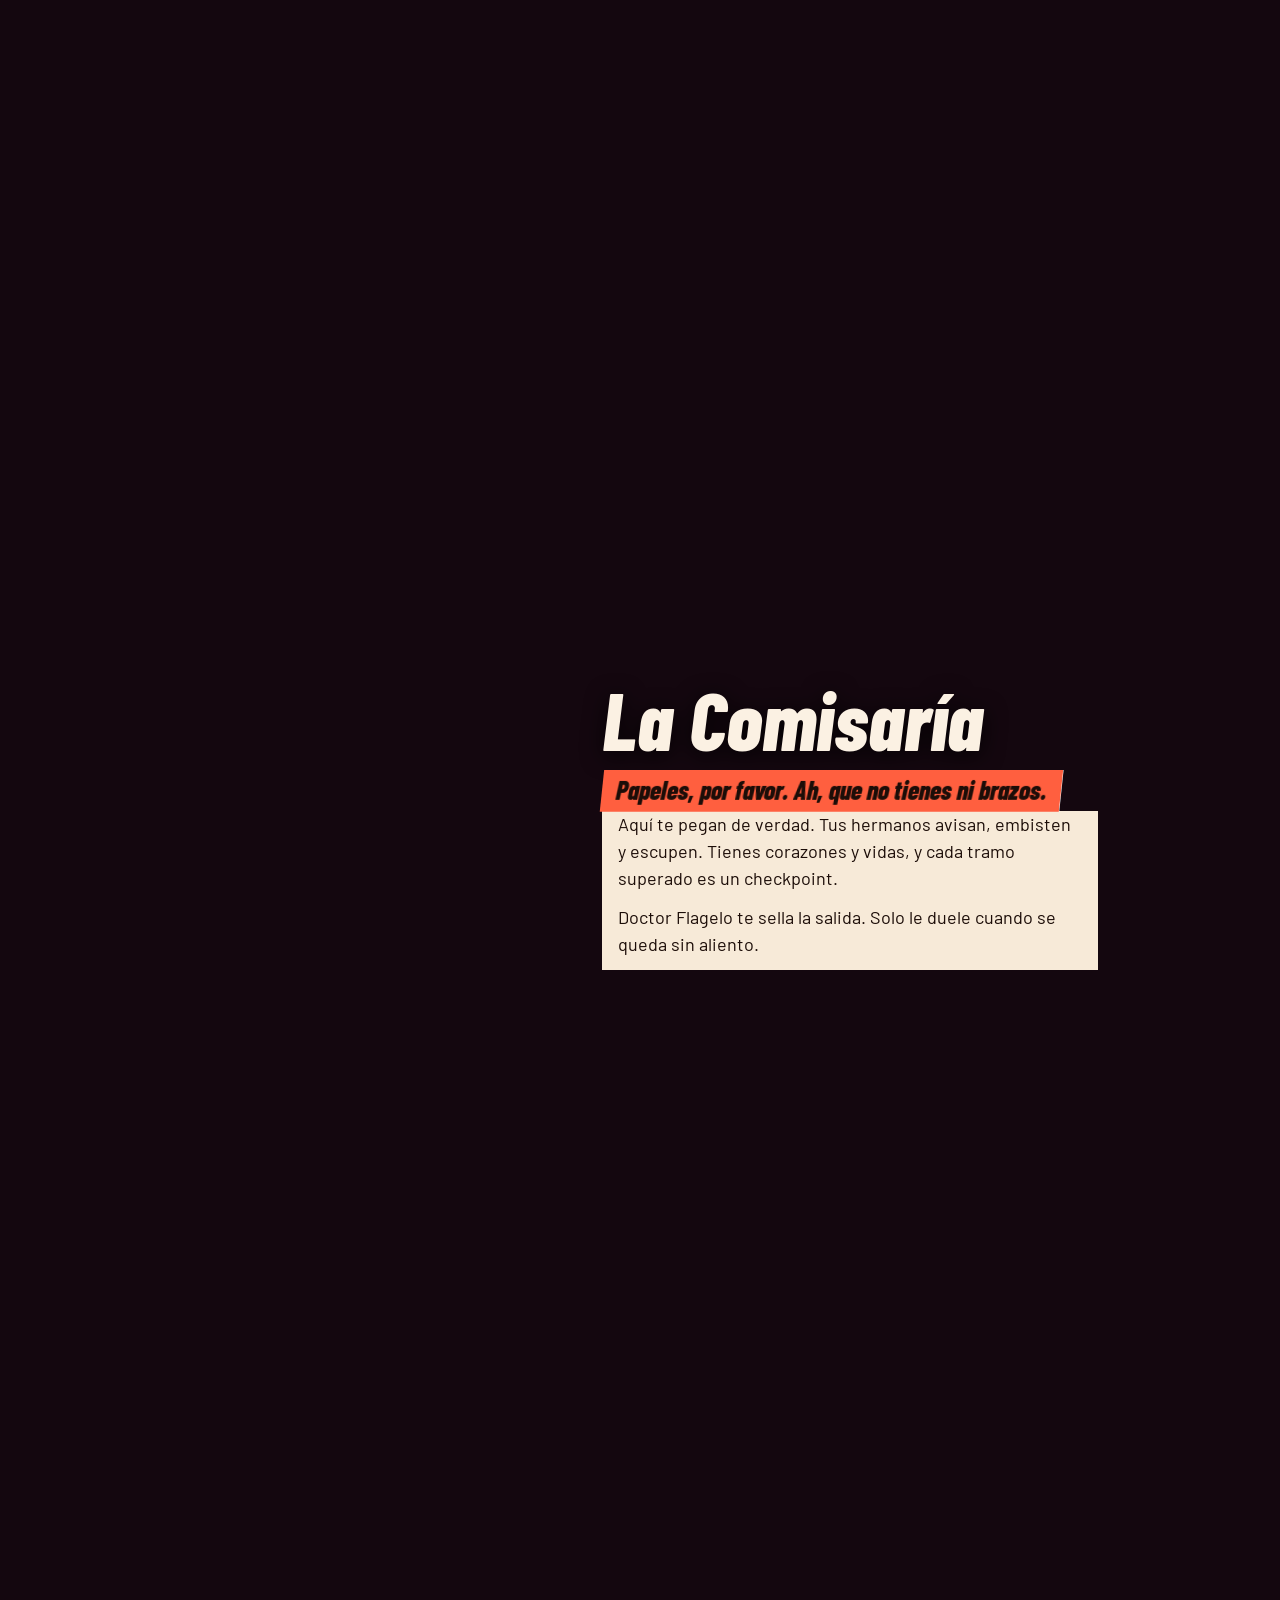
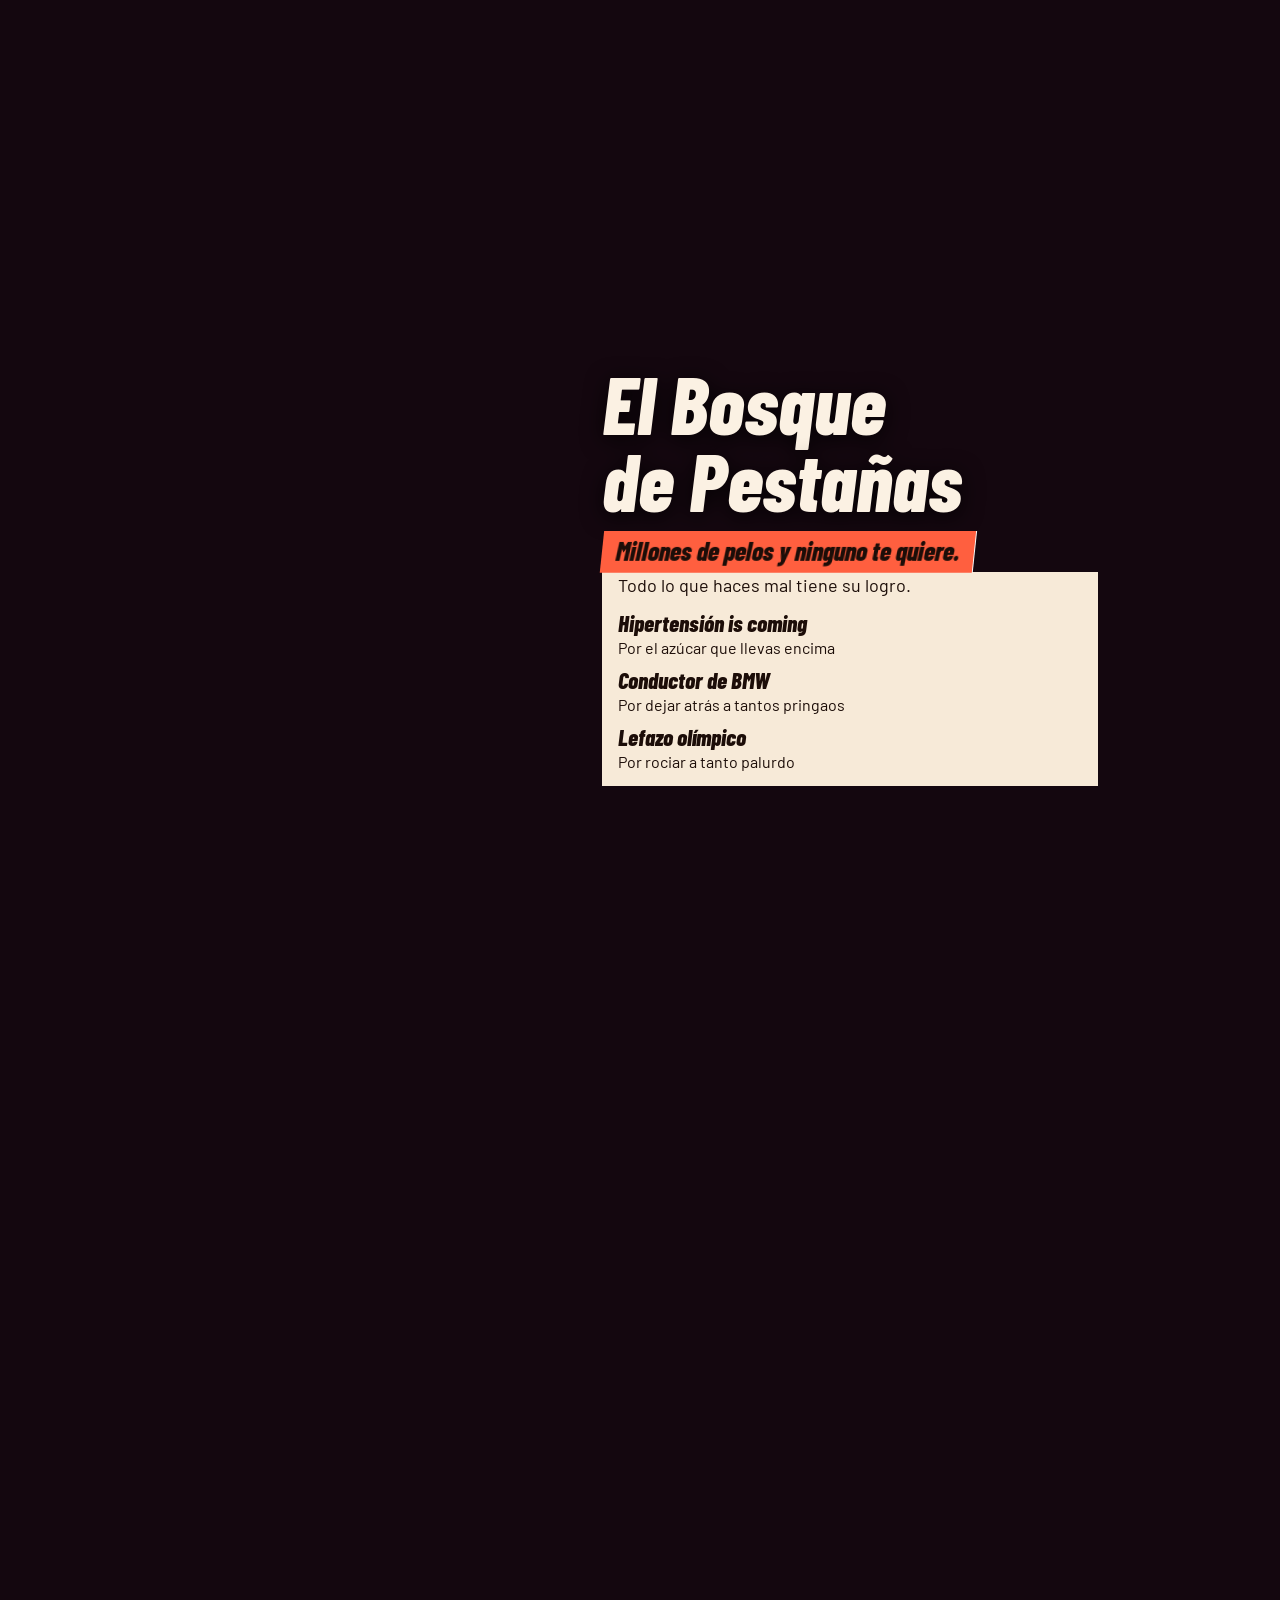
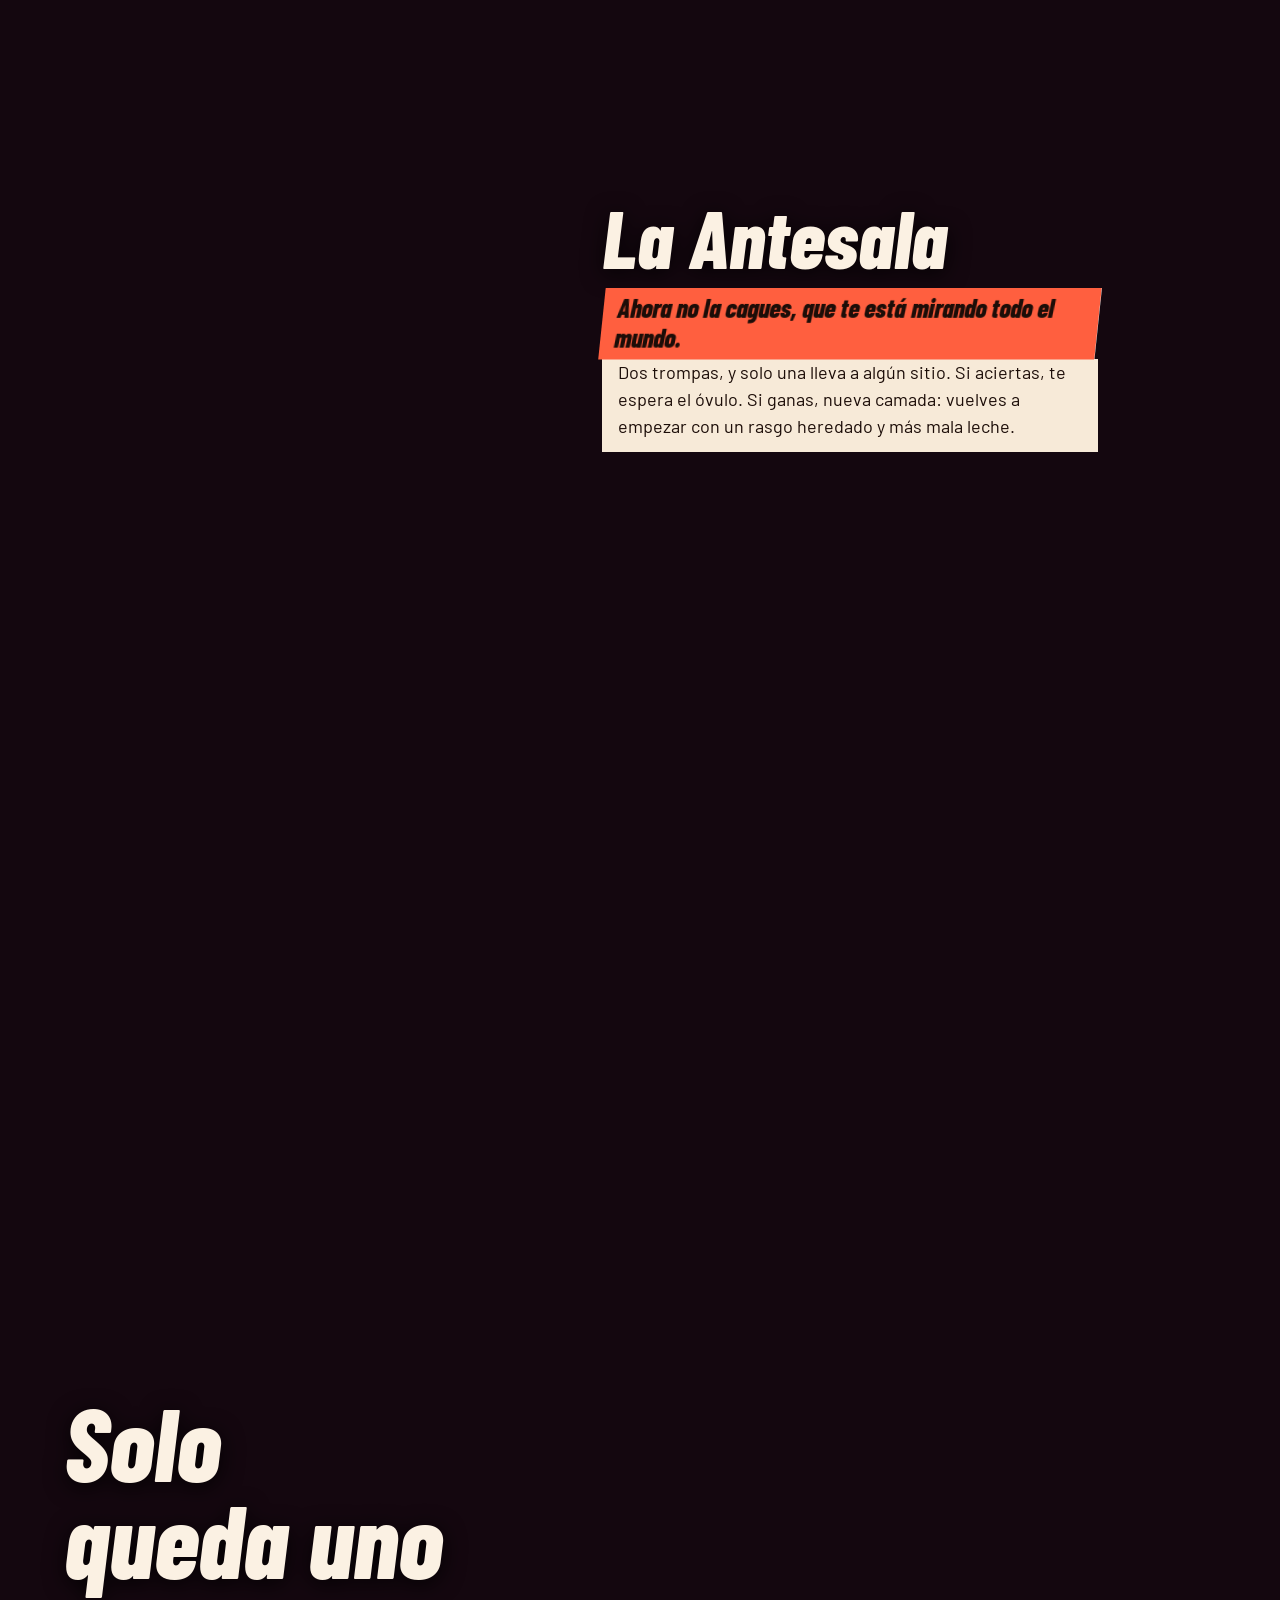
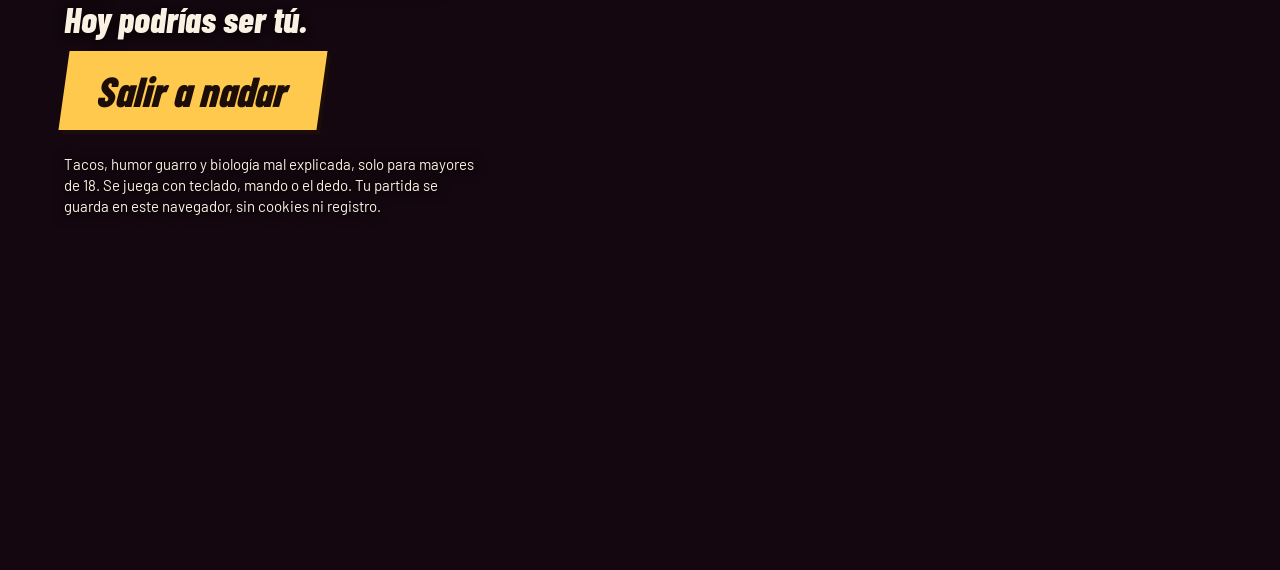
==== commit 0470b32a: "feat: make the game playable on phones and polish the landing Add a floating touch stick, tap to mov" ====
--- a/index.html
+++ b/index.html
@@ -25,7 +25,12 @@
     <small>Rivales por delante</small>
     <output id="count">300.000.000</output>
   </div>
-  <a id="topCta" class="go cta" href="jugar/index.html">Salir a nadar</a>
+  <div class="actions">
+    <a id="ghLink" href="https://github.com/christianpasinrey/only-one-game" target="_blank" rel="noopener" aria-label="Código en GitHub">
+      <svg viewBox="0 0 16 16" width="22" height="22" aria-hidden="true"><path fill="currentColor" d="M8 0C3.58 0 0 3.58 0 8c0 3.54 2.29 6.53 5.47 7.59.4.07.55-.17.55-.38 0-.19-.01-.82-.01-1.49-2.01.37-2.53-.49-2.69-.94-.09-.23-.48-.94-.82-1.13-.28-.15-.68-.52-.01-.53.63-.01 1.08.58 1.23.82.72 1.21 1.87.87 2.33.66.07-.52.28-.87.51-1.07-1.78-.2-3.64-.89-3.64-3.95 0-.87.31-1.59.82-2.15-.08-.2-.36-1.02.08-2.12 0 0 .67-.21 2.2.82.64-.18 1.32-.27 2-.27s1.36.09 2 .27c1.53-1.04 2.2-.82 2.2-.82.44 1.1.16 1.92.08 2.12.51.56.82 1.27.82 2.15 0 3.07-1.87 3.75-3.65 3.95.29.25.54.73.54 1.48 0 1.07-.01 1.93-.01 2.2 0 .21.15.46.55.38A8.01 8.01 0 0 0 16 8c0-4.42-3.58-8-8-8z"/></svg>
+    </a>
+    <a id="topCta" class="go cta" href="jugar/index.html">Salir a nadar</a>
+  </div>
 </header>
 
 <aside id="pip" aria-hidden="true">
@@ -85,7 +90,7 @@
       <dl class="shop">
         <div><dt>Flagelo</dt><dd>+10 % de velocidad</dd></div>
         <div><dt>Goloso de mierda</dt><dd>+25 % de ATP por azúcar</dd></div>
-        <div><dt>Escupitajo</dt><dd>Derriba rivales y enemigos</dd></div>
+        <div><dt>Cañón de lefa</dt><dd>Derriba rivales y enemigos</dd></div>
       </dl>
     </div>
   </section>
@@ -107,7 +112,7 @@
       <ul class="marks">
         <li><b>Hipertensión is coming</b><span>Por el azúcar que llevas encima</span></li>
         <li><b>Conductor de BMW</b><span>Por dejar atrás a tantos pringaos</span></li>
-        <li><b>Gargajo olímpico</b><span>Por escupir a tanto palurdo</span></li>
+        <li><b>Lefazo olímpico</b><span>Por rociar a tanto palurdo</span></li>
       </ul>
     </div>
   </section>
@@ -125,7 +130,7 @@
       <h2>Solo queda uno</h2>
       <p class="lead">Hoy podrías ser tú.</p>
       <a class="go cta big" href="jugar/index.html">Salir a nadar</a>
-      <p class="small">Tacos, humor guarro y biología mal explicada, solo para mayores de 18. Mejor con teclado o mando. Tu partida se guarda en este navegador, sin cookies ni registro.</p>
+      <p class="small">Tacos, humor guarro y biología mal explicada, solo para mayores de 18. Se juega con teclado, mando o el dedo. Tu partida se guarda en este navegador, sin cookies ni registro.</p>
     </div>
   </section>
 </main>
--- a/assets/landing.css
+++ b/assets/landing.css
@@ -25,6 +25,10 @@
 /* ---------- broadcast graphics ---------- */
 .hud { position: fixed; z-index: 7; inset: 0 0 auto; display: flex; justify-content: space-between; align-items: flex-start; padding: calc(12px + env(safe-area-inset-top, 0px)) var(--gutter-r) 26px var(--gutter-l); background: linear-gradient(rgba(20, 7, 15, .72), rgba(20, 7, 15, 0)); pointer-events: none; }
 .hud a { pointer-events: auto; }
+.actions { display: flex; align-items: center; gap: 12px; }
+#ghLink { display: grid; place-items: center; width: 42px; height: 42px; color: var(--ink); background: rgba(20, 7, 15, .6); transform: skewX(-8deg); transition: color .12s, background-color .12s; }
+#ghLink svg { transform: skewX(8deg); }
+#ghLink:hover { color: var(--print); background: var(--gold); }
 #rankBox small { display: block; font: 500 14px/1 var(--broadcast); letter-spacing: .1em; text-transform: uppercase; }
 #count { display: block; font: italic 800 clamp(32px, 5vw, 56px)/1 var(--broadcast); font-variant-numeric: tabular-nums; text-shadow: 0 3px 16px rgba(0, 0, 0, .8); }
 #bar { position: fixed; z-index: 7; inset: auto 0 0; background: linear-gradient(rgba(20, 7, 15, 0), rgba(20, 7, 15, .8) 40%); padding: 18px var(--gutter-r) calc(10px + env(safe-area-inset-bottom, 0px)) var(--gutter-l); pointer-events: none; font: 700 16px/1 var(--broadcast); text-shadow: 0 1px 6px #000; }
@@ -38,7 +42,8 @@
 #pip .plate { padding: 6px 8px 8px; color: var(--print); font: 500 14px/1.1 var(--broadcast); }
 #pip b { display: block; font: italic 800 20px/1 var(--broadcast); }
 
-.bubble { position: fixed; z-index: 5; left: 0; top: 0; max-width: 240px; padding: 7px 12px 8px; border-radius: 14px; color: var(--print); background: var(--ink); font: italic 800 20px/1.1 var(--broadcast); box-shadow: 0 4px 14px rgba(0, 0, 0, .45); pointer-events: none; will-change: transform; }
+.bubble.out { opacity: 0; }
+.bubble { transition: opacity .22s ease-out; position: fixed; z-index: 5; left: 0; top: 0; max-width: 240px; padding: 7px 12px 8px; border-radius: 14px; color: var(--print); background: var(--ink); font: italic 800 20px/1.1 var(--broadcast); box-shadow: 0 4px 14px rgba(0, 0, 0, .45); pointer-events: none; will-change: transform; }
 .bubble::after { content: ""; position: absolute; left: var(--tail, 50%); top: 100%; margin-left: -8px; border: 8px solid transparent; border-top-color: var(--ink); border-bottom: 0; }
 .bubble.under::after { top: auto; bottom: 100%; border: 8px solid transparent; border-bottom-color: var(--ink); border-top: 0; }
 
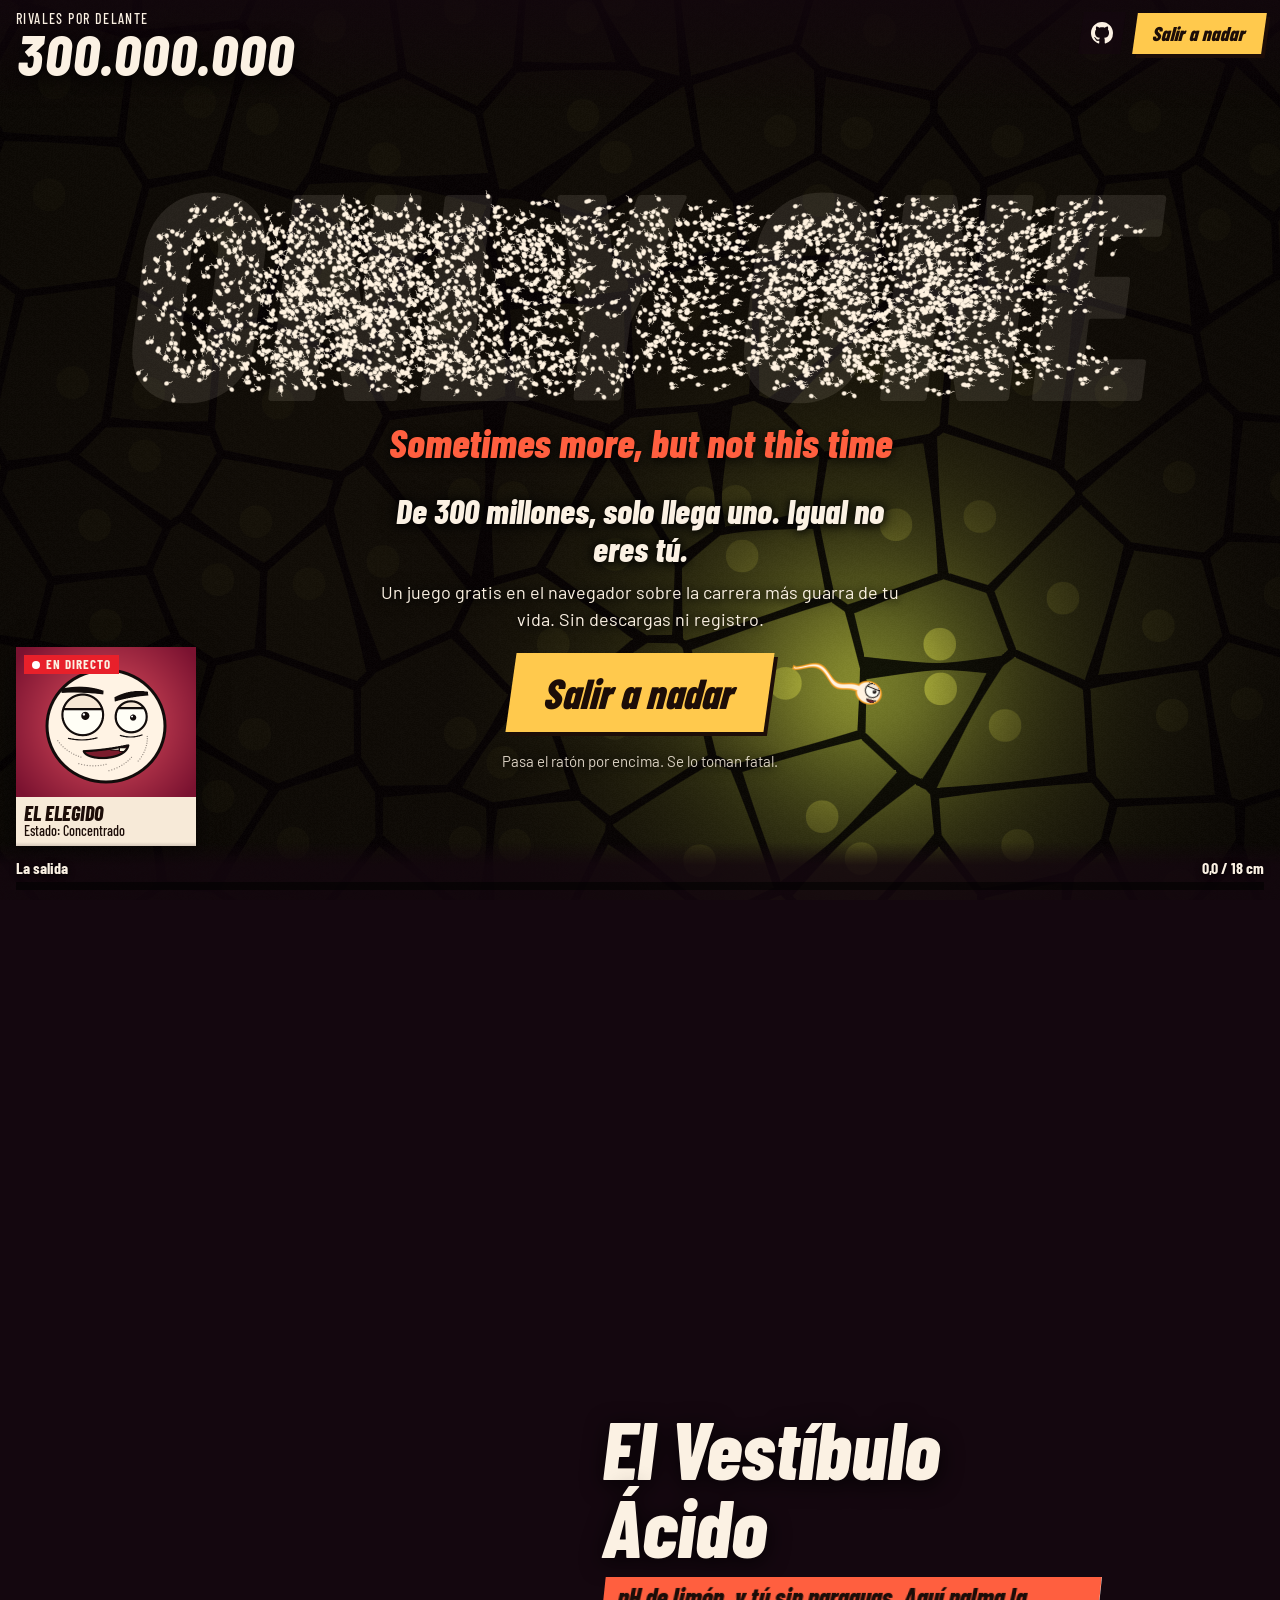
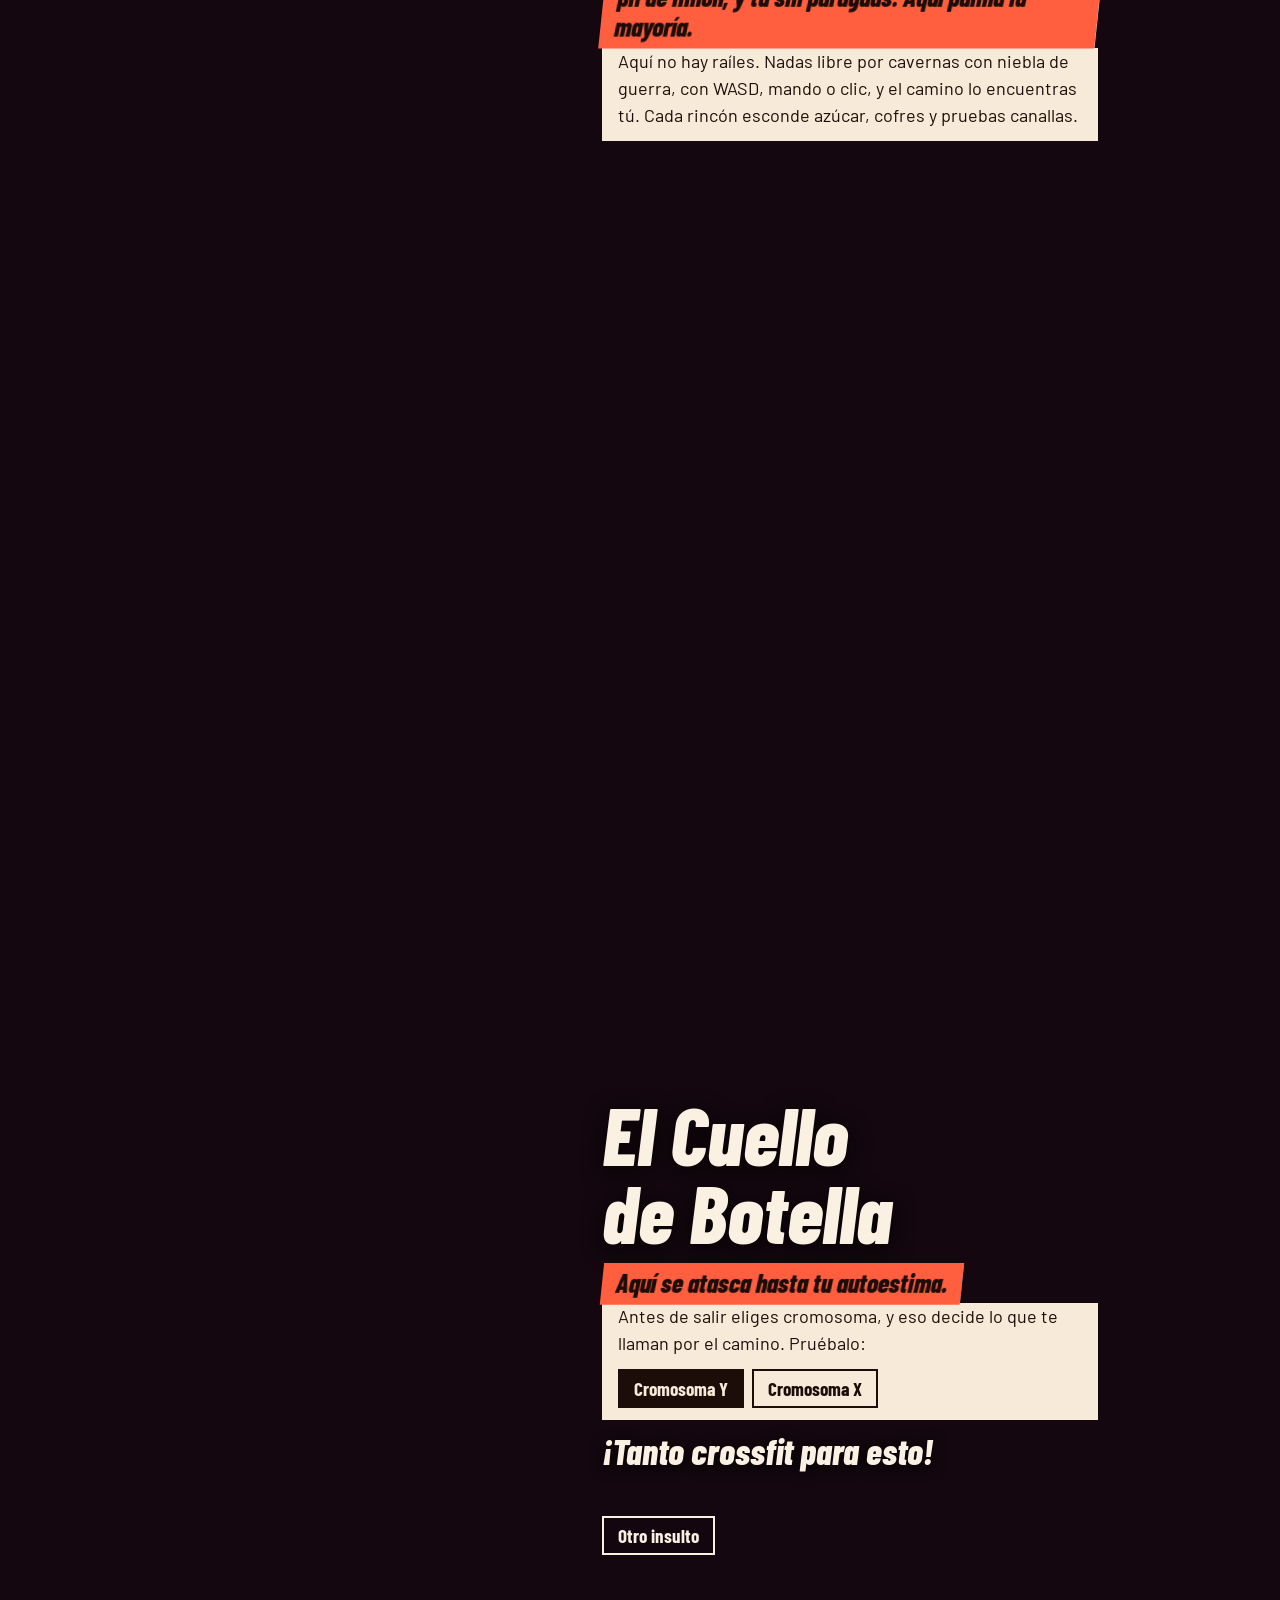
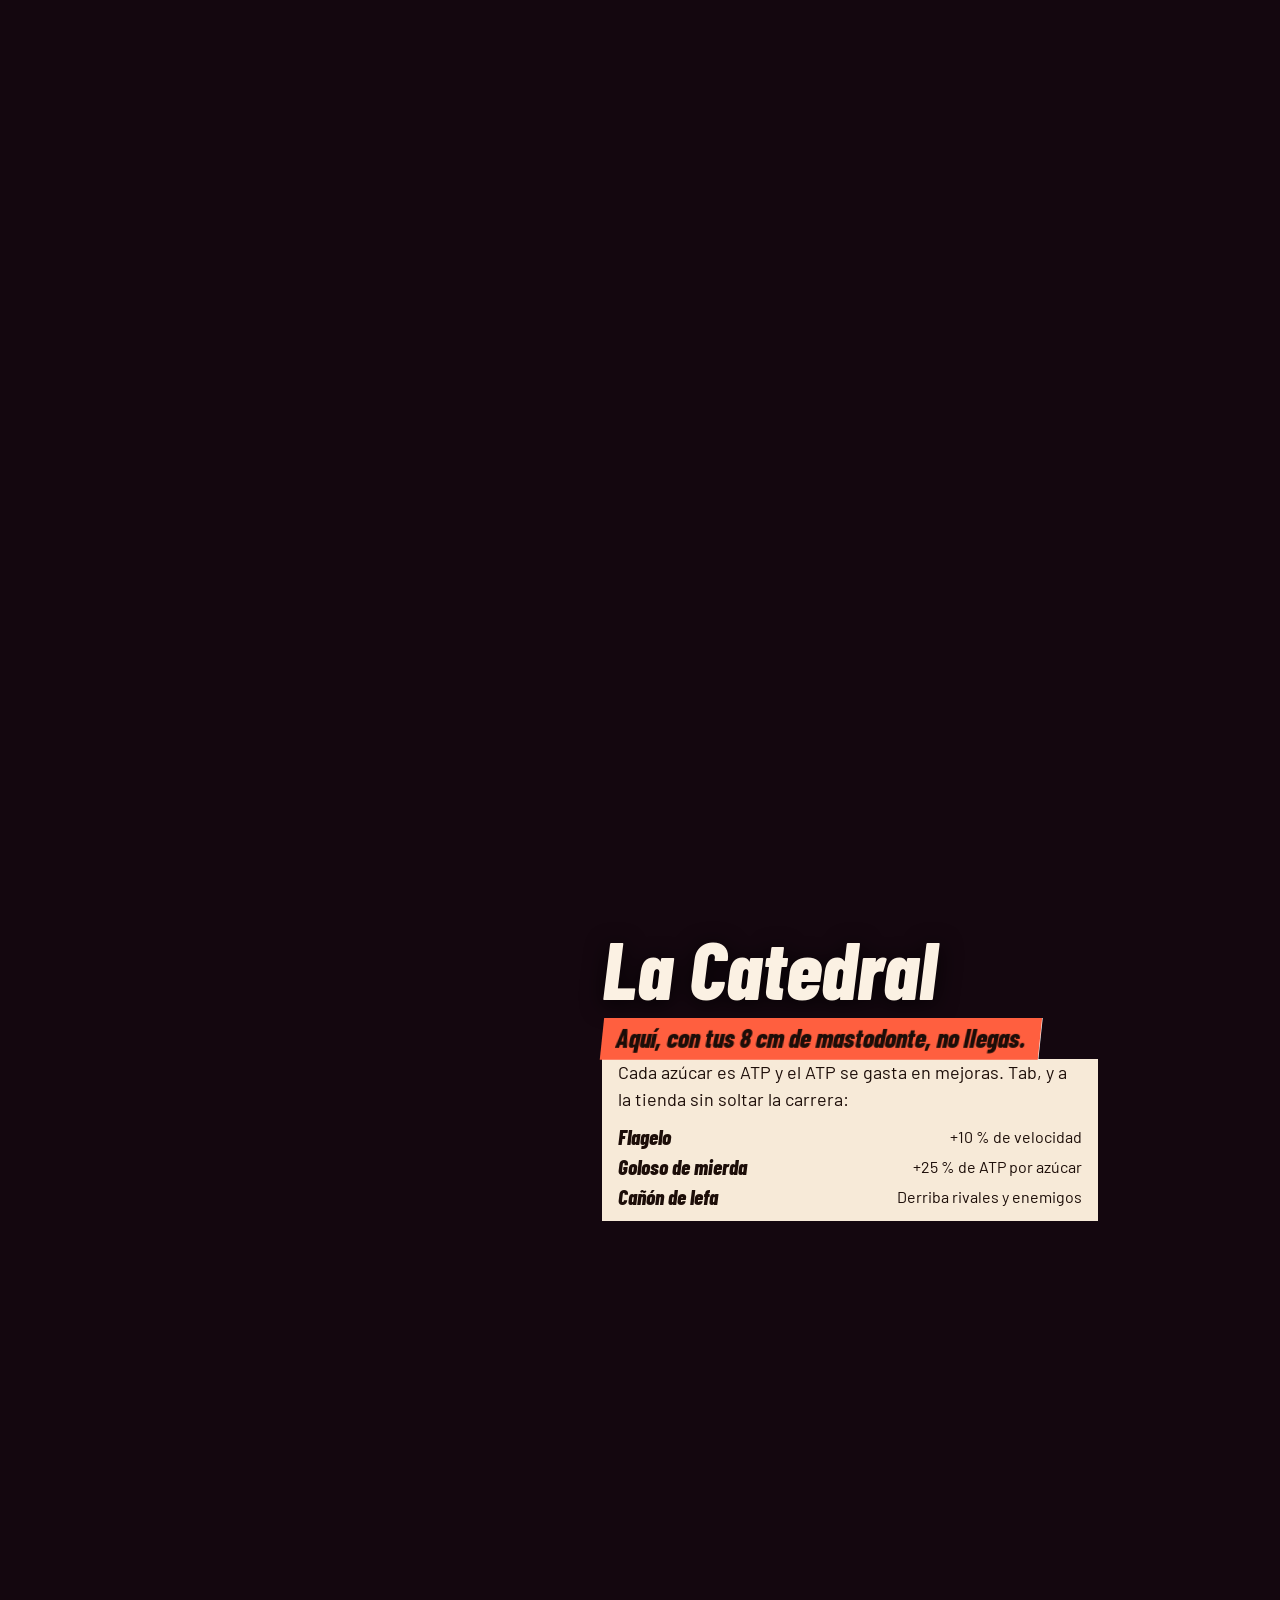
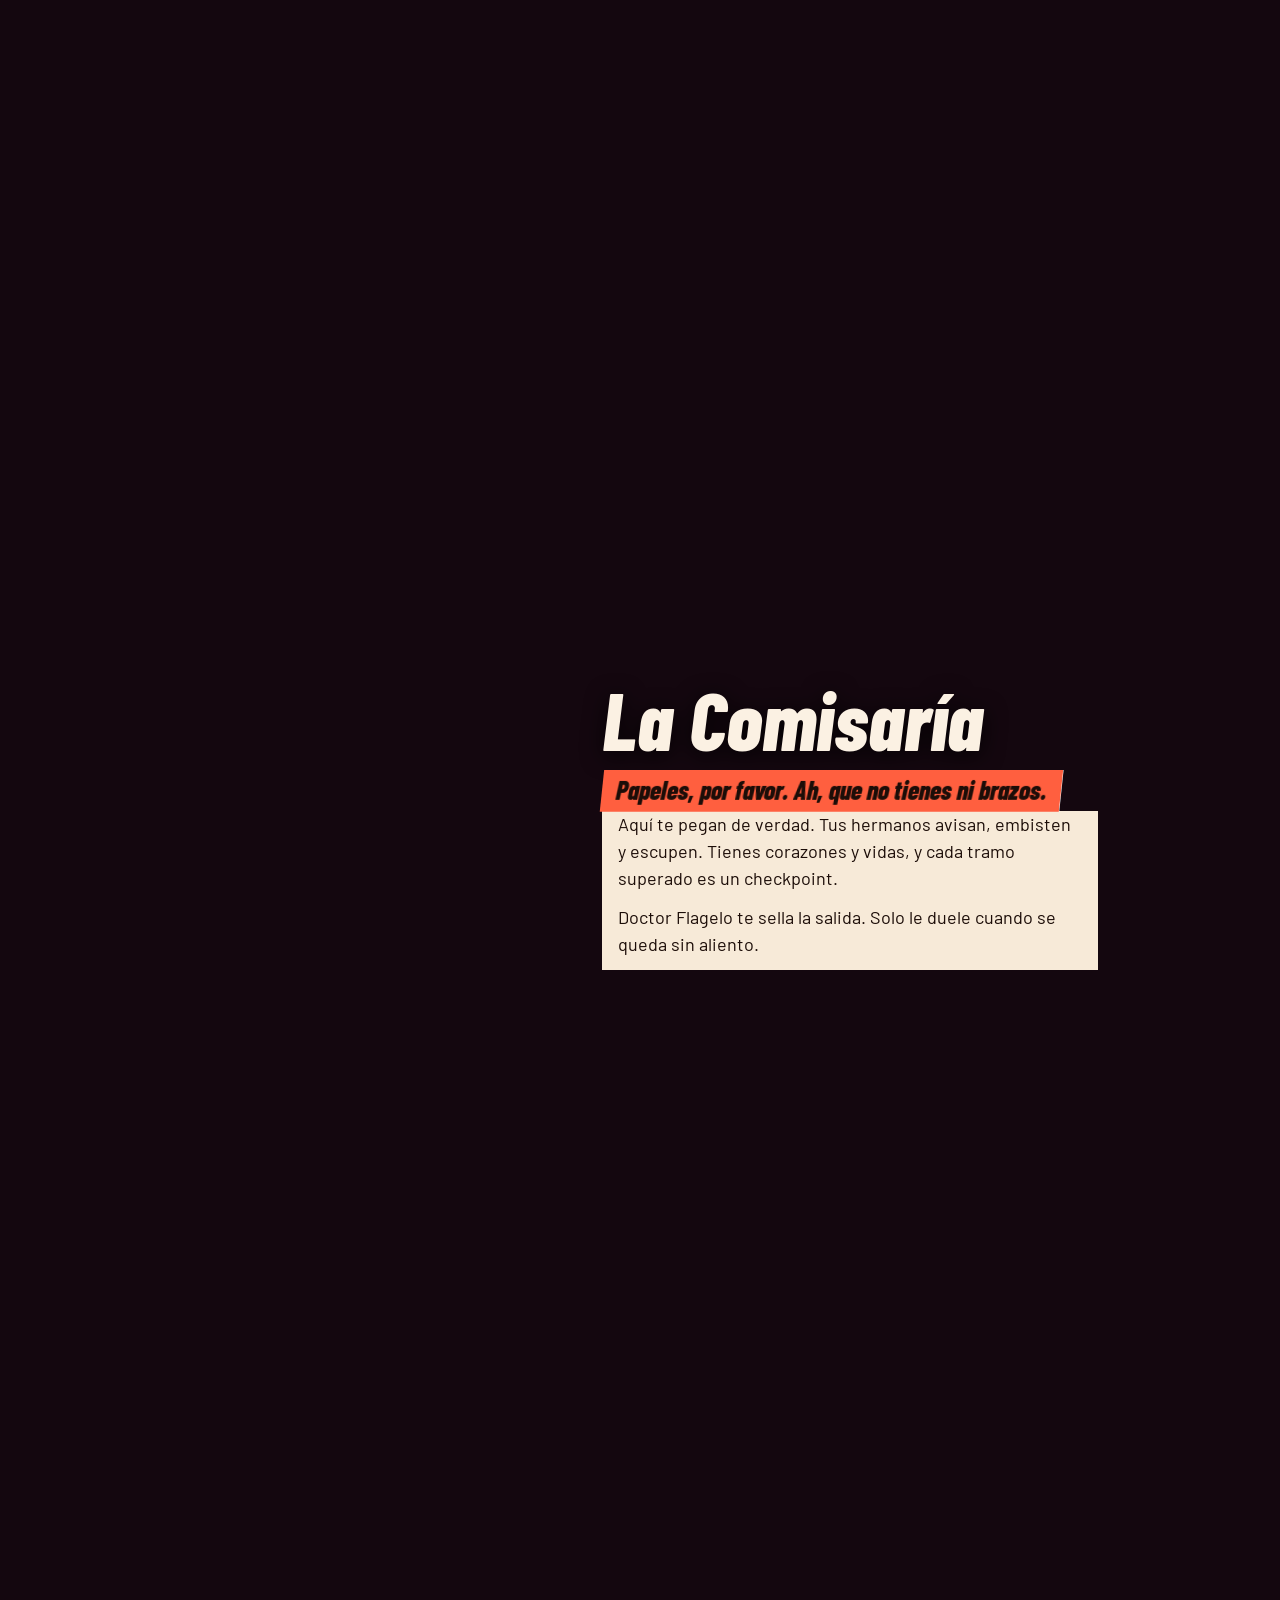
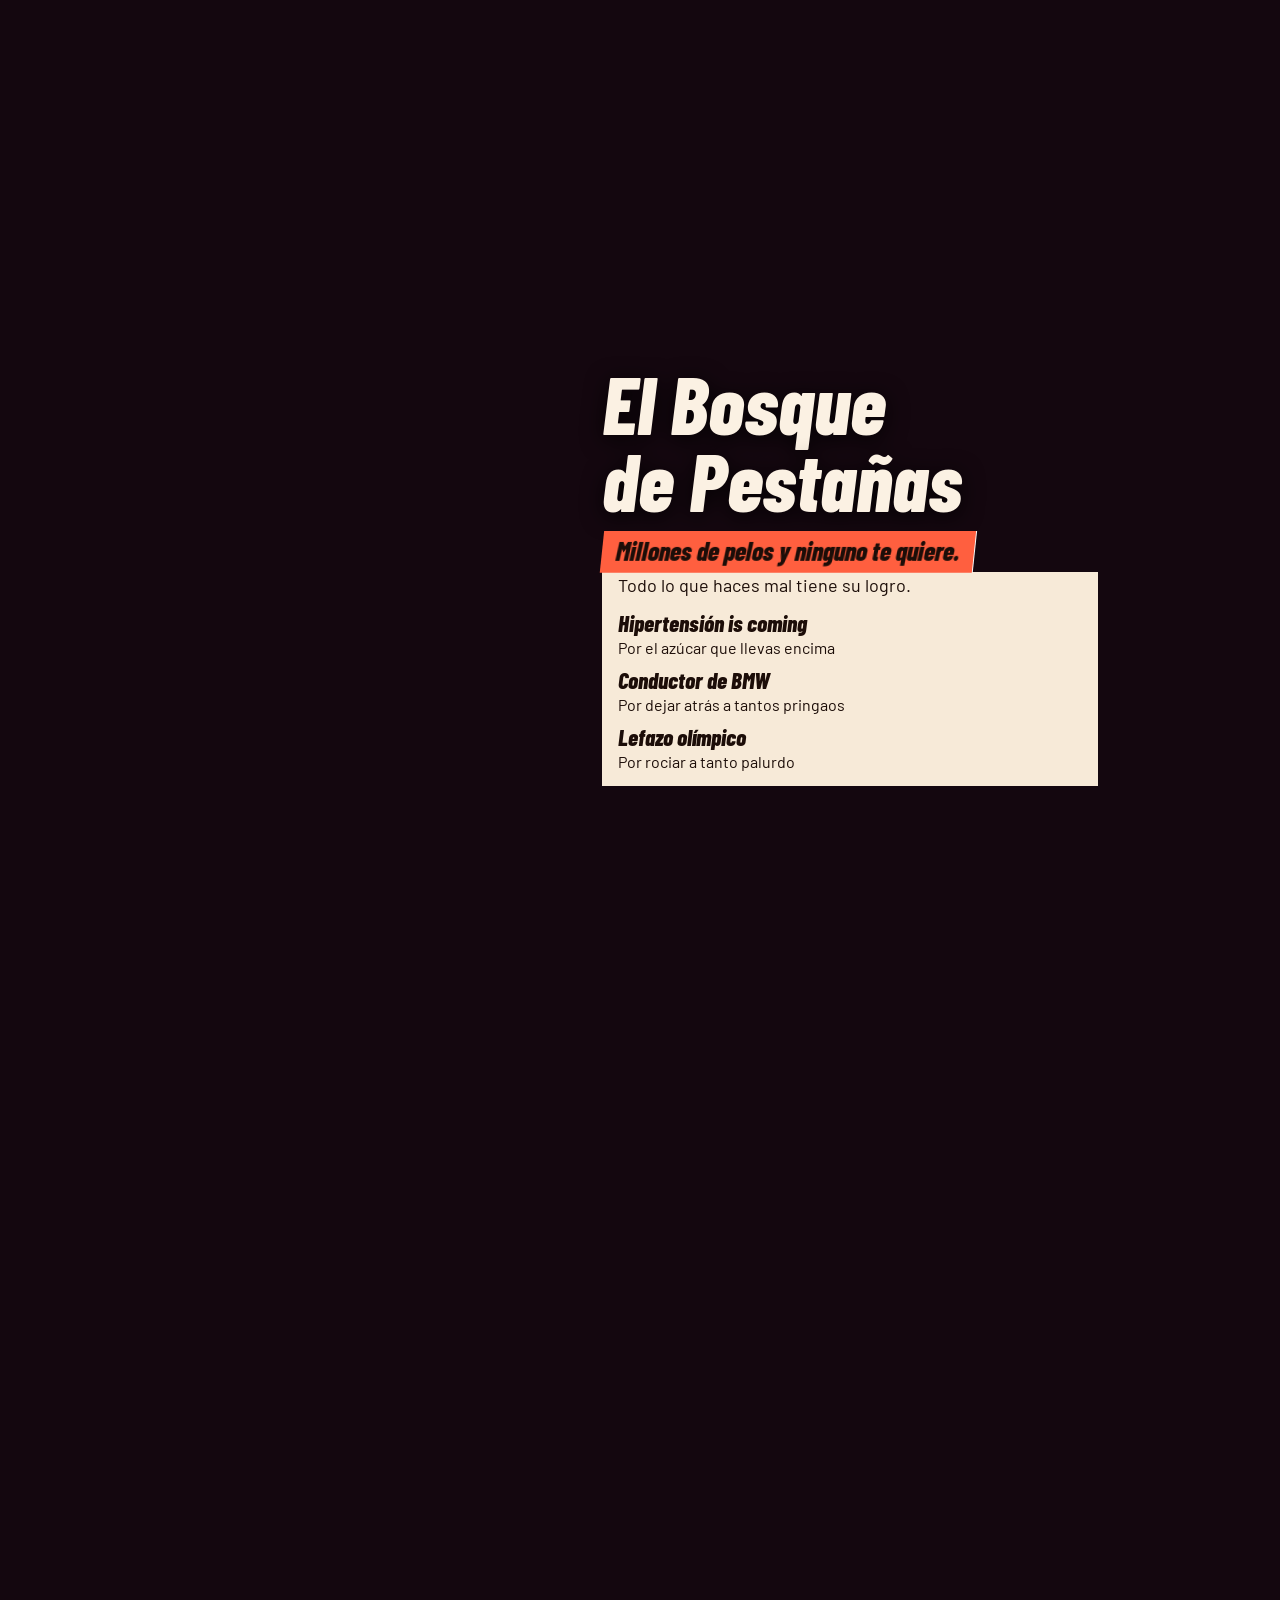
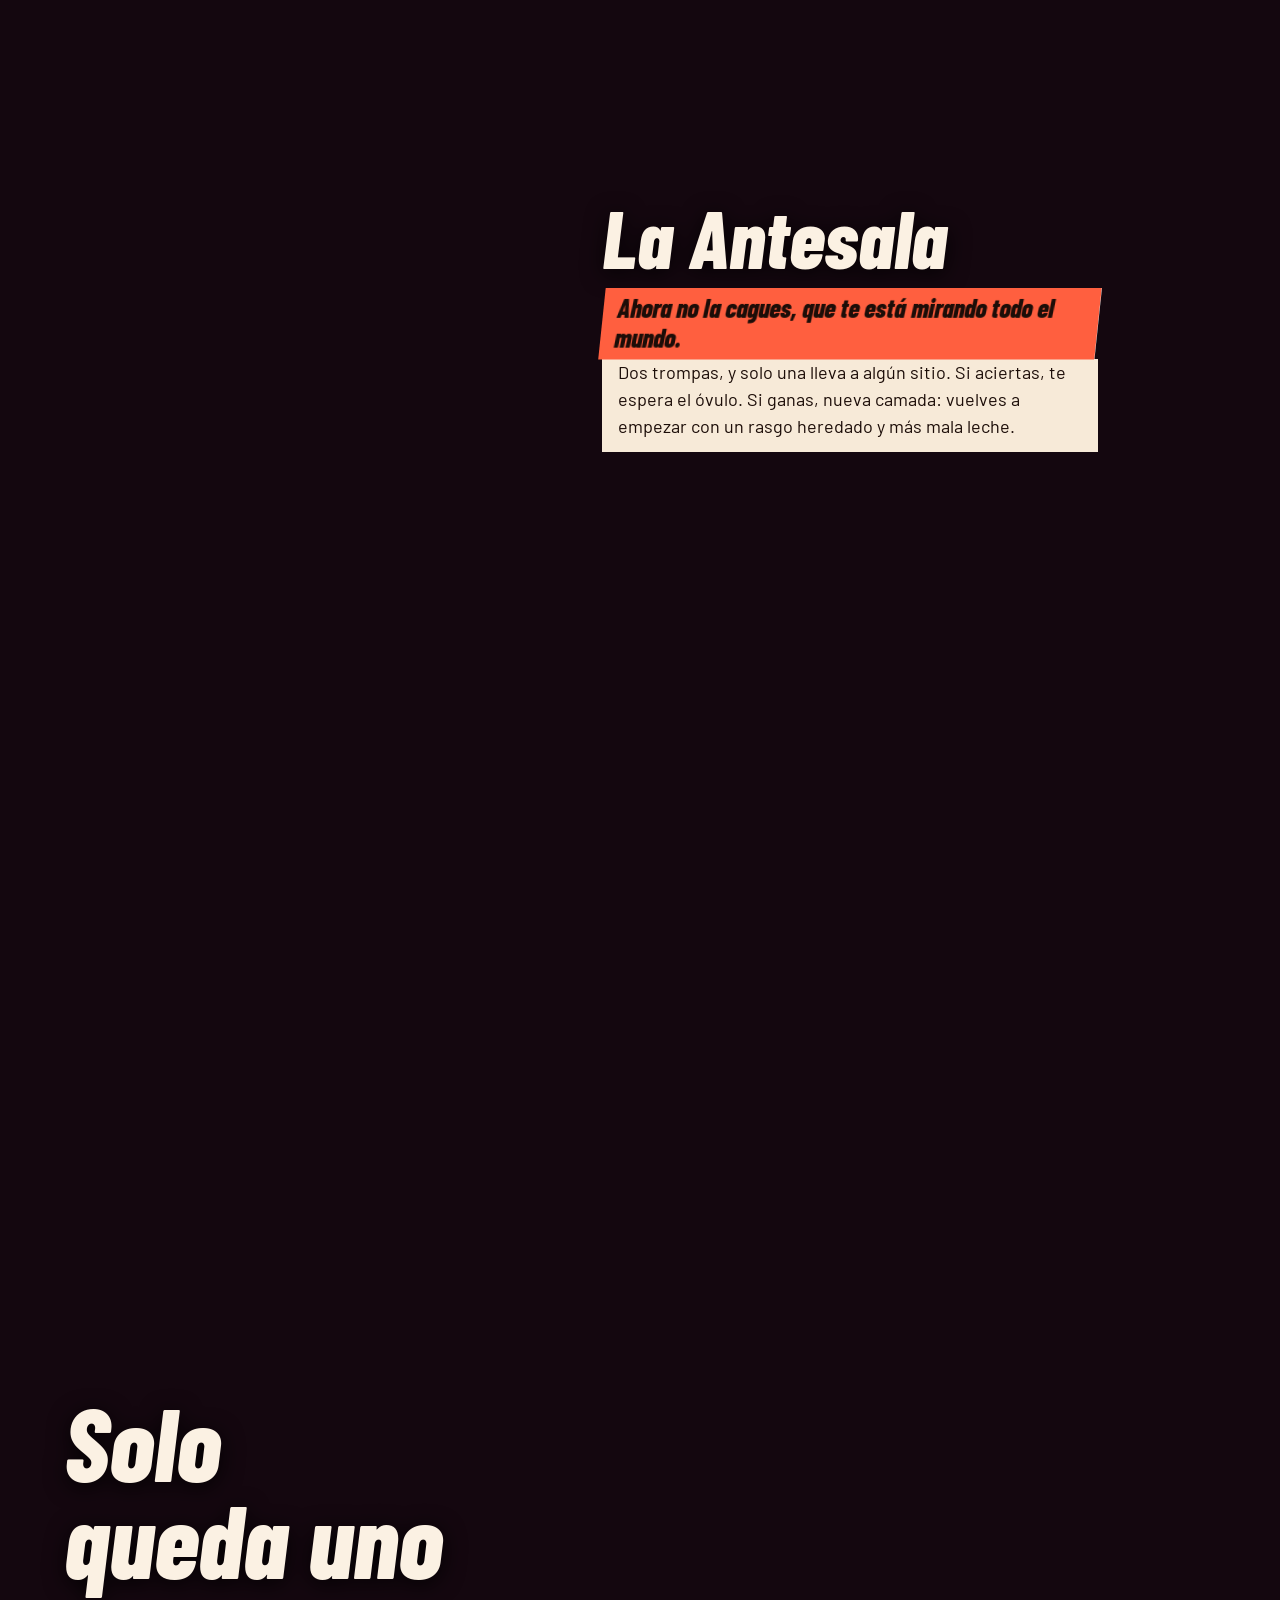
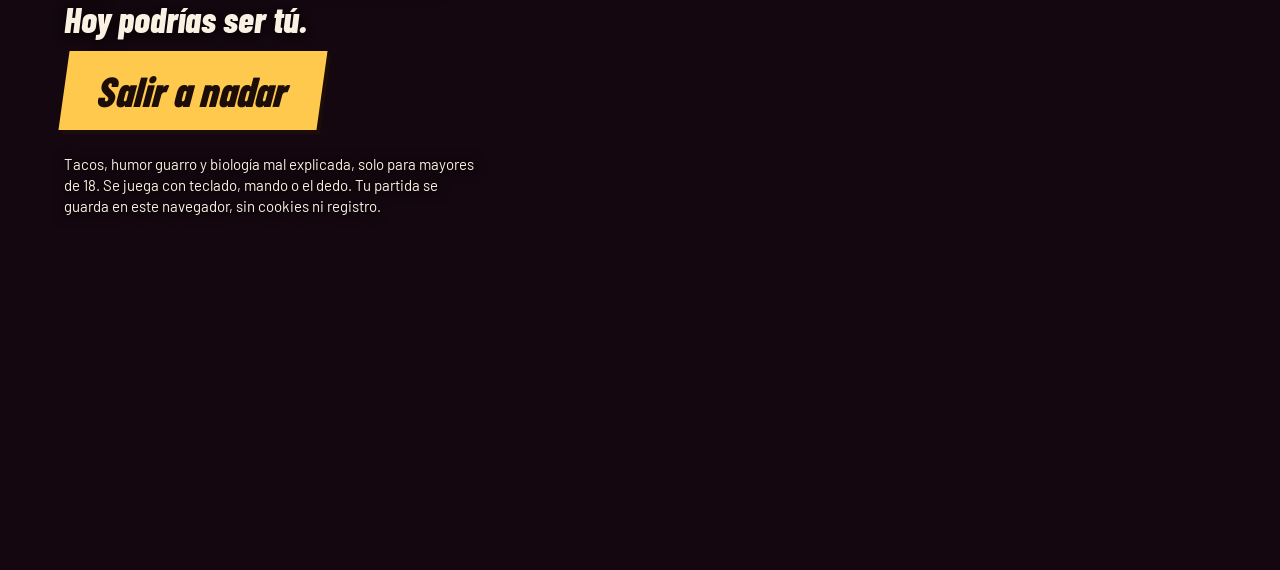
==== commit feae2fc7: "fix: serve versioned assets so Cloudflare cannot keep old code Cloudflare held landing.js for four h" ====
--- a/index.html
+++ b/index.html
@@ -14,7 +14,7 @@
 <meta name="twitter:card" content="summary_large_image">
 <link rel="icon" href="assets/favicon.svg" type="image/svg+xml">
 <link rel="stylesheet" href="assets/fonts.css">
-<link rel="stylesheet" href="assets/landing.css">
+<link rel="stylesheet" href="assets/landing.css?v=3">
 <link rel="prefetch" href="jugar/index.html">
 </head>
 <body>
@@ -136,9 +136,9 @@
 </main>
 
 <script src="assets/three.min.js"></script>
-<script src="jugar/js/data.js"></script>
-<script src="jugar/js/audio.js"></script>
-<script src="jugar/js/faces.js"></script>
-<script src="assets/landing.js"></script>
+<script src="jugar/js/data.js?v=3"></script>
+<script src="jugar/js/audio.js?v=3"></script>
+<script src="jugar/js/faces.js?v=3"></script>
+<script src="assets/landing.js?v=3"></script>
 </body>
 </html>
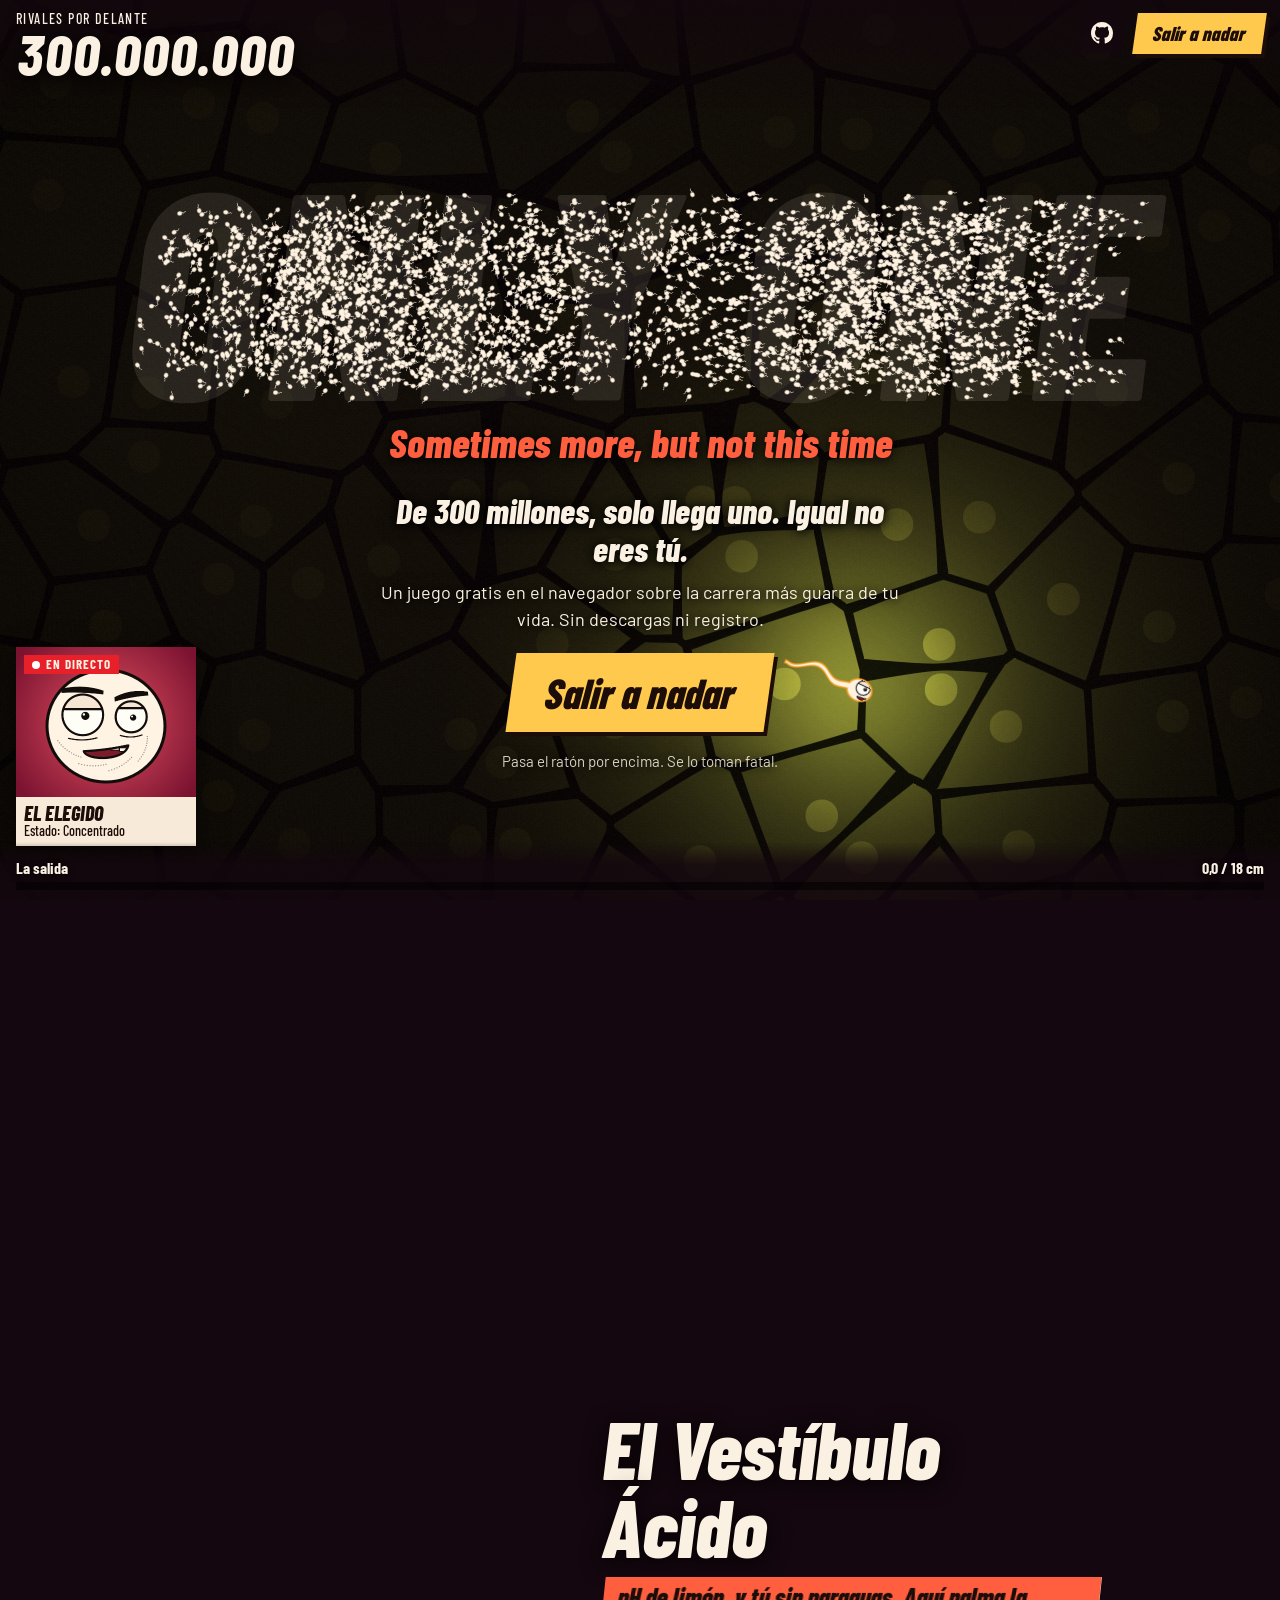
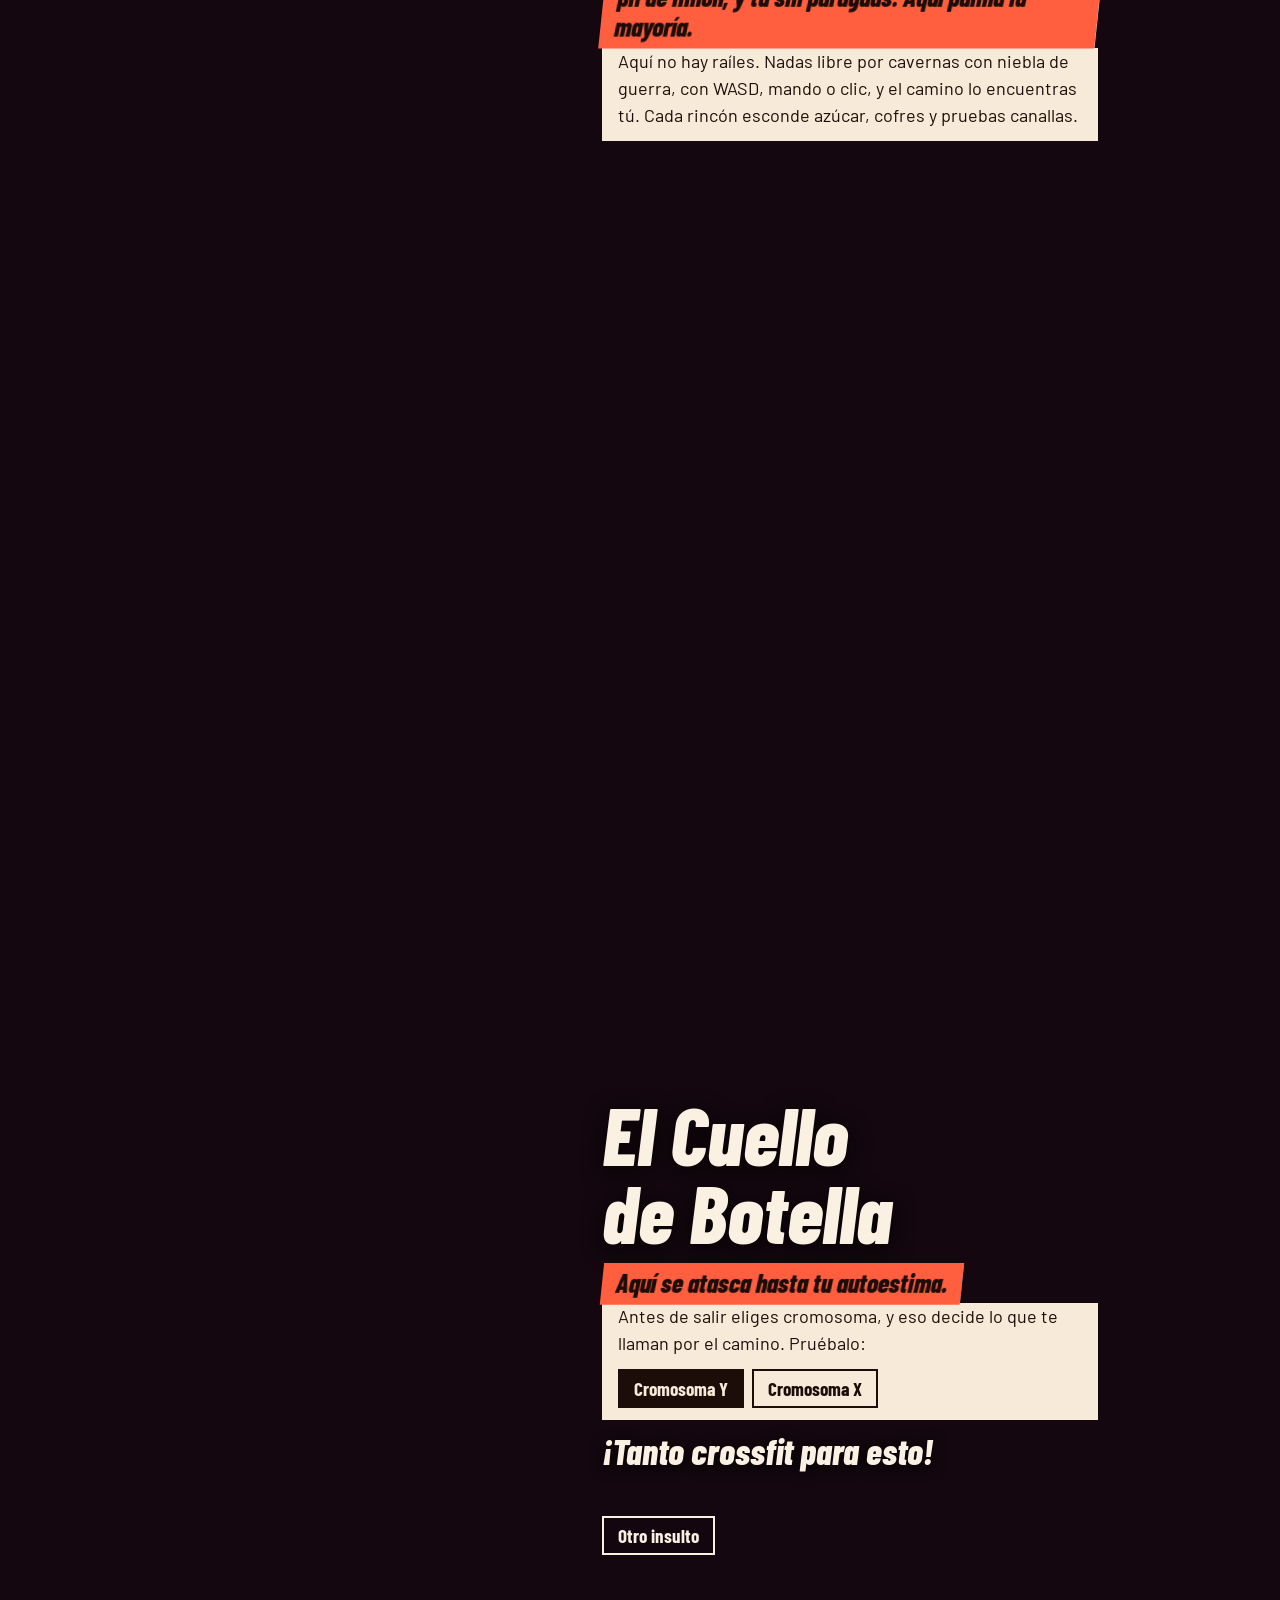
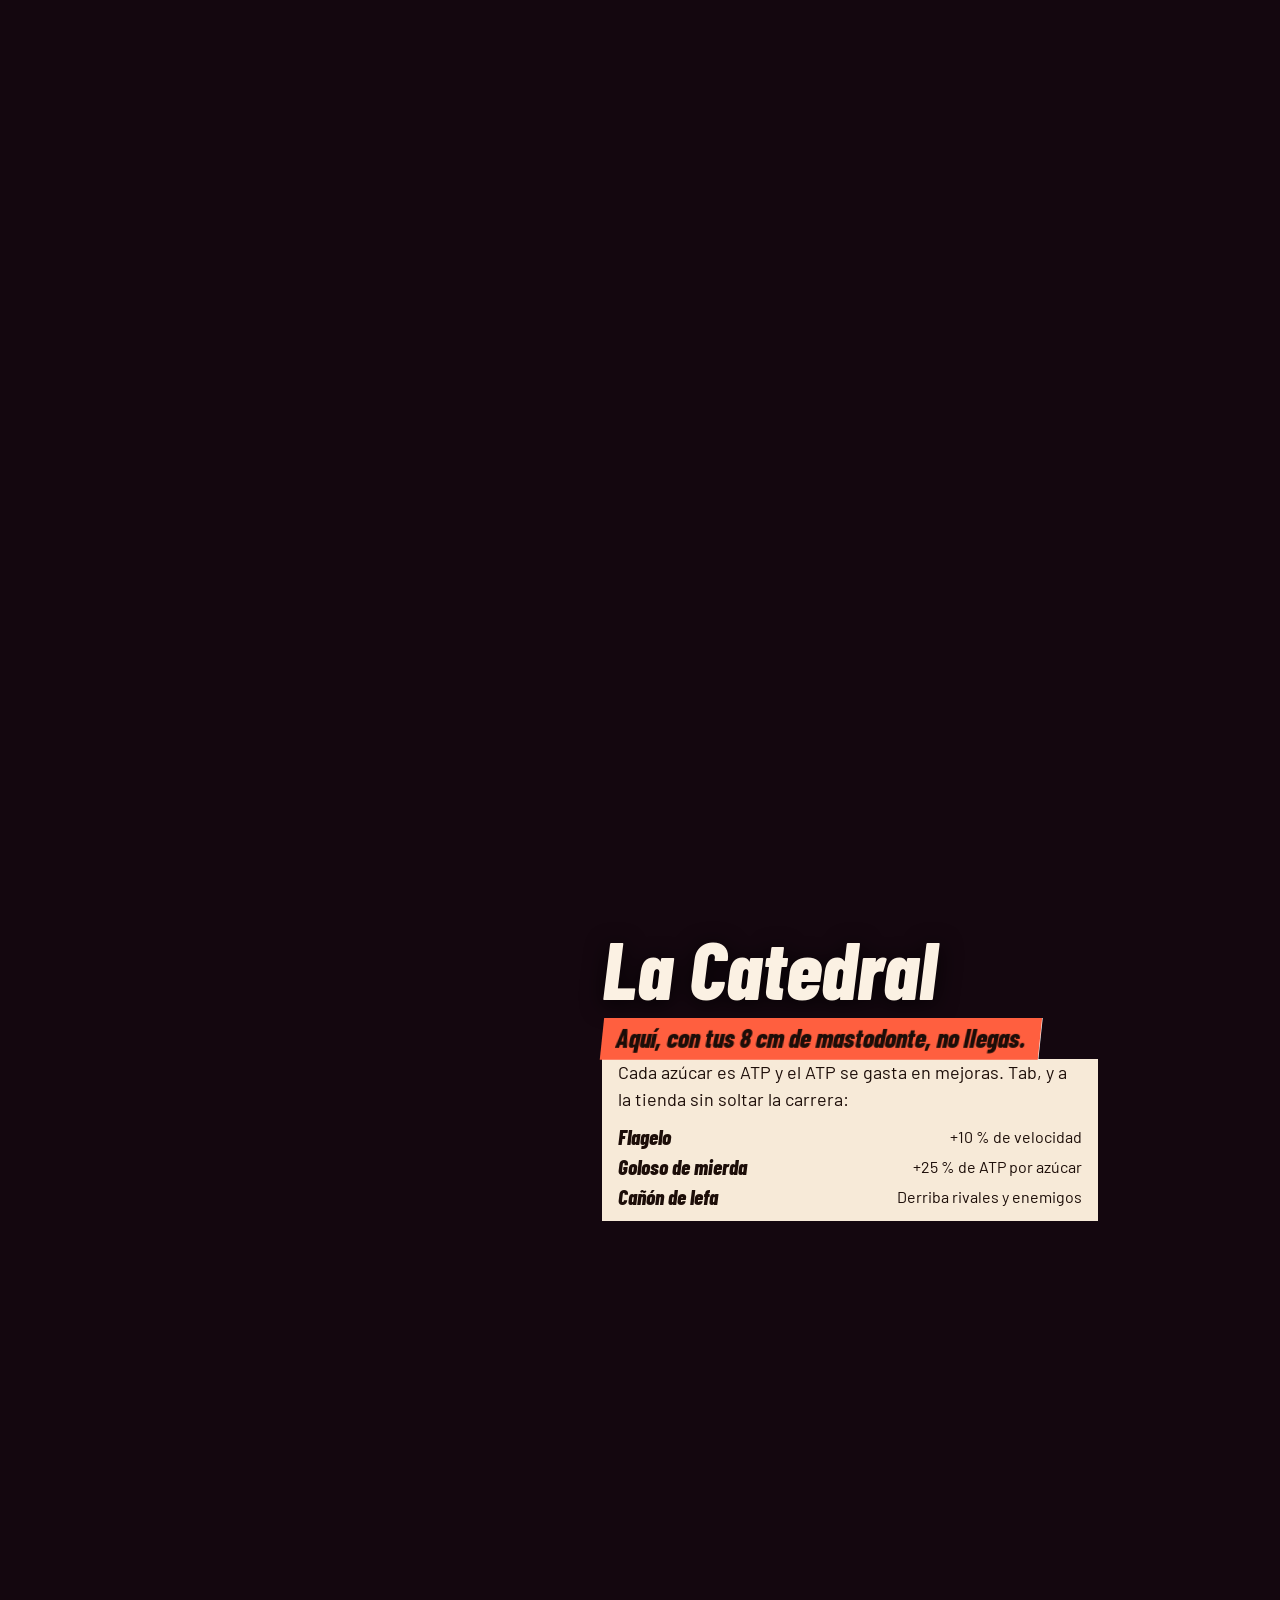
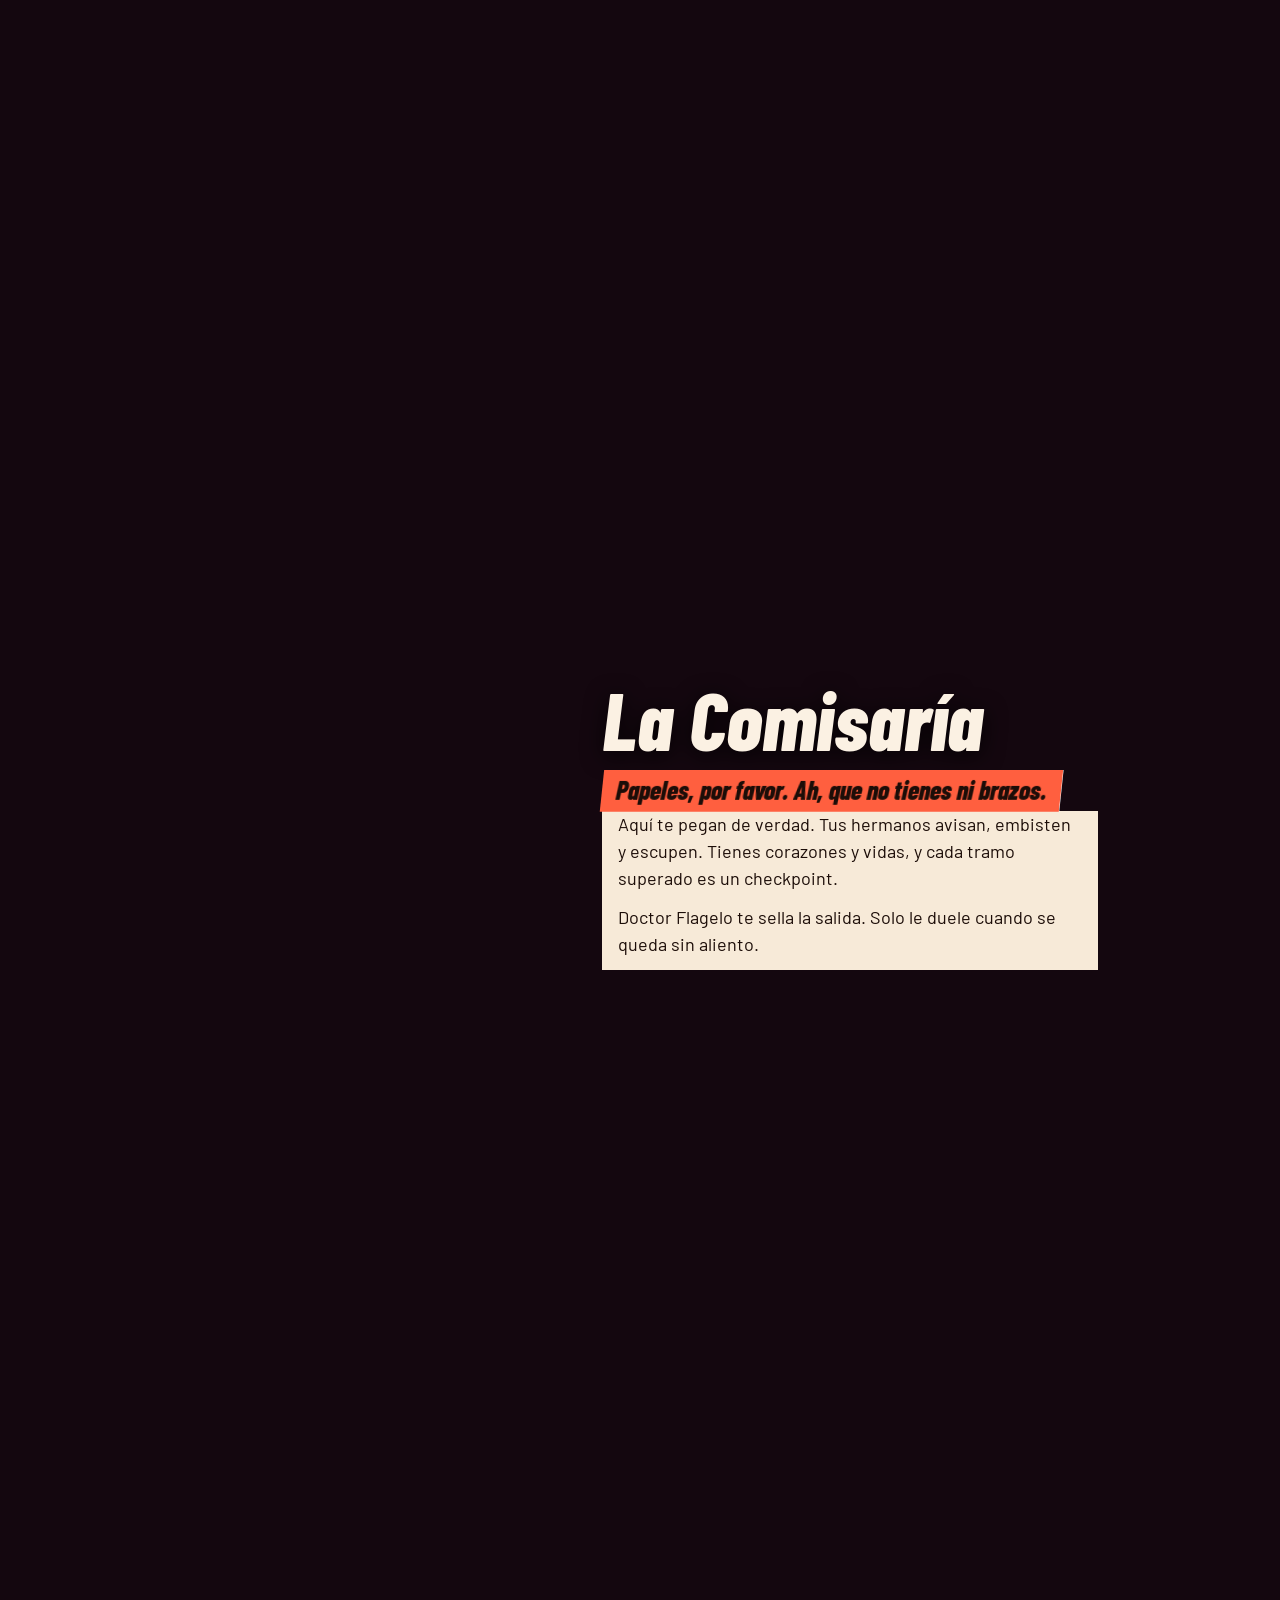
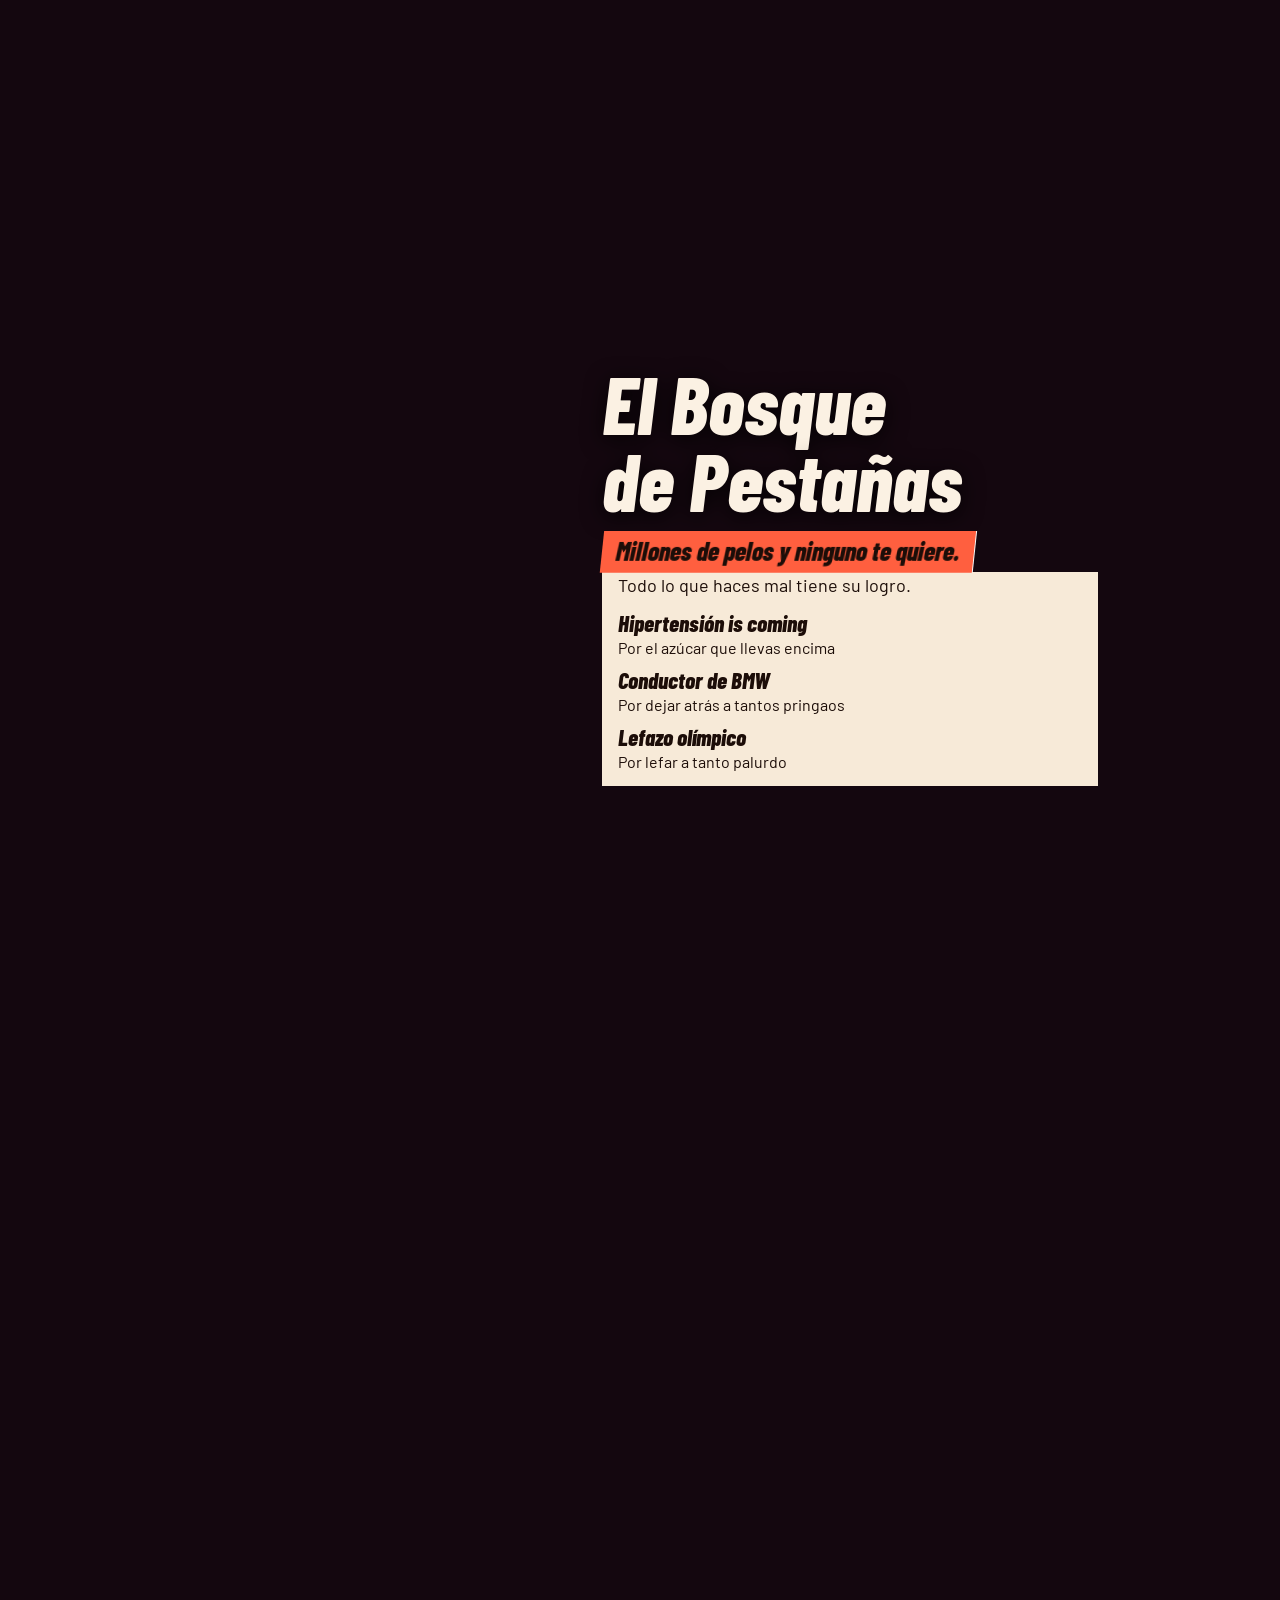
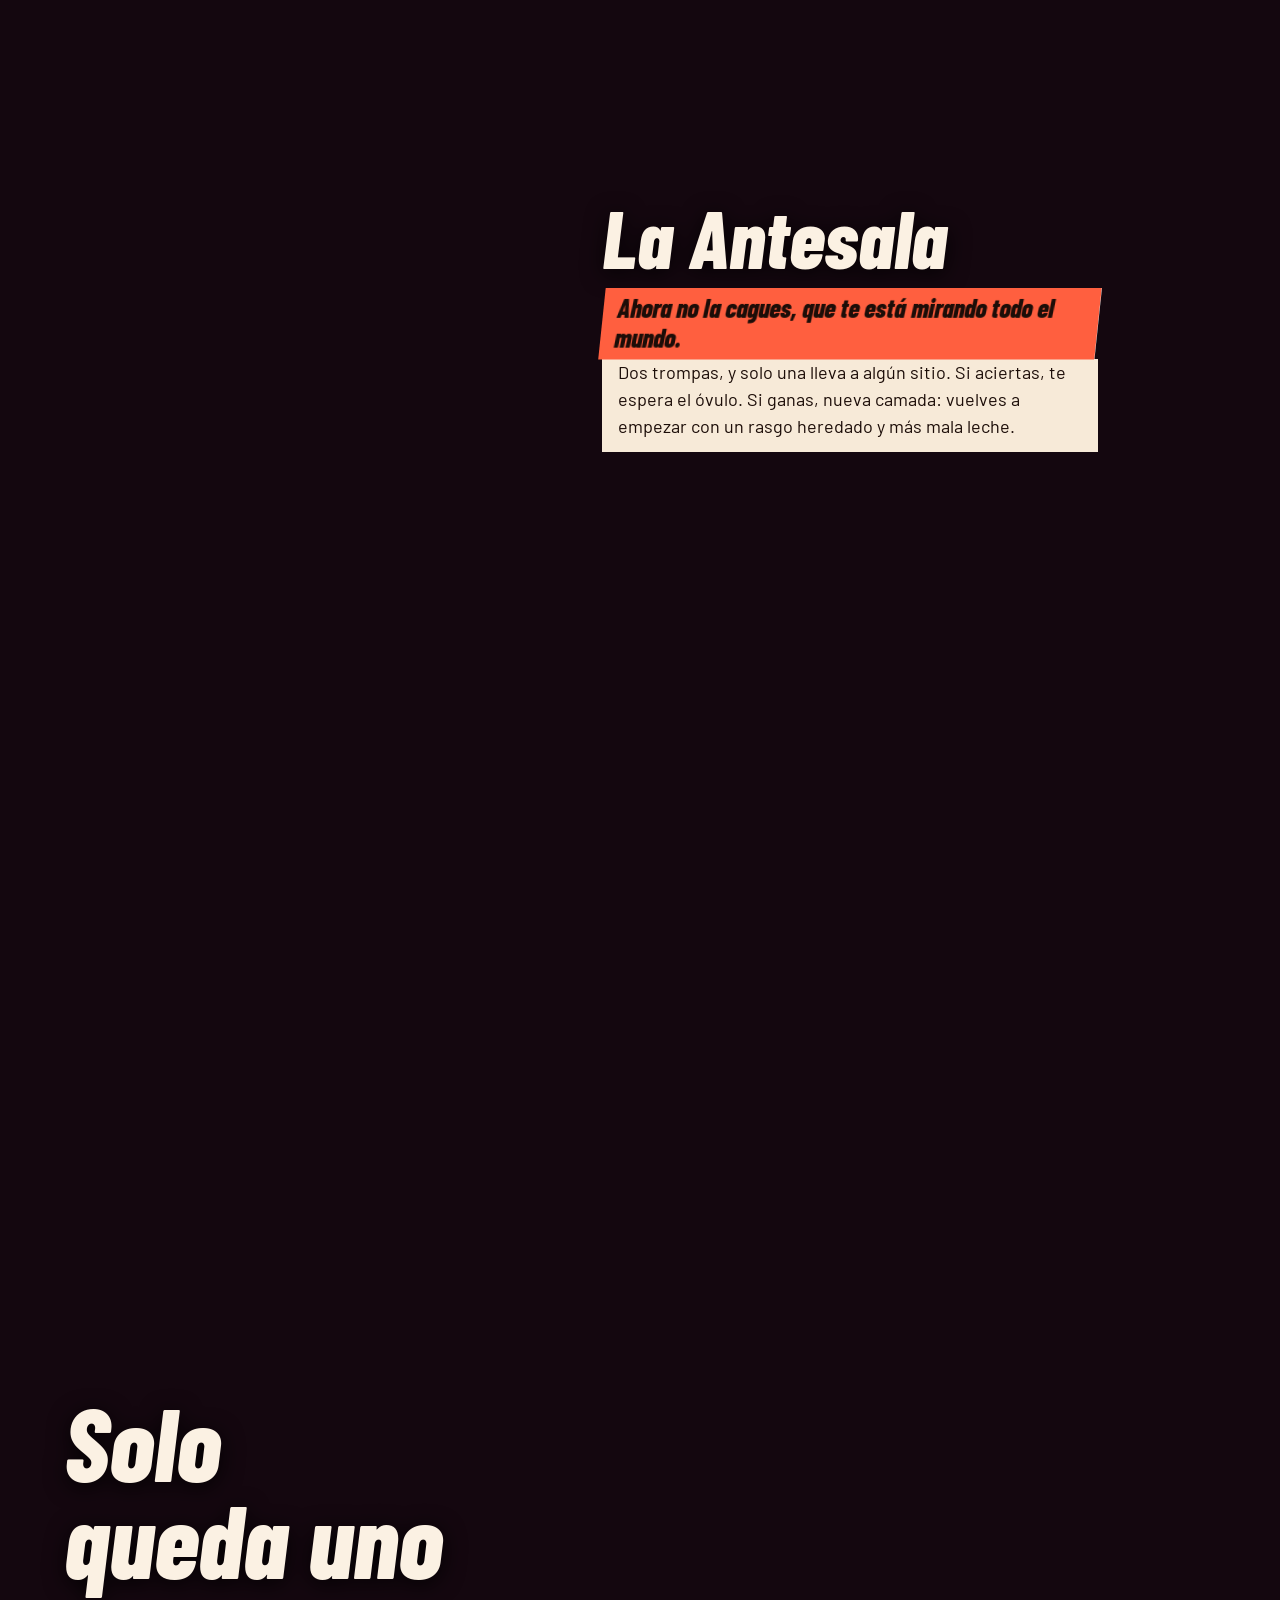
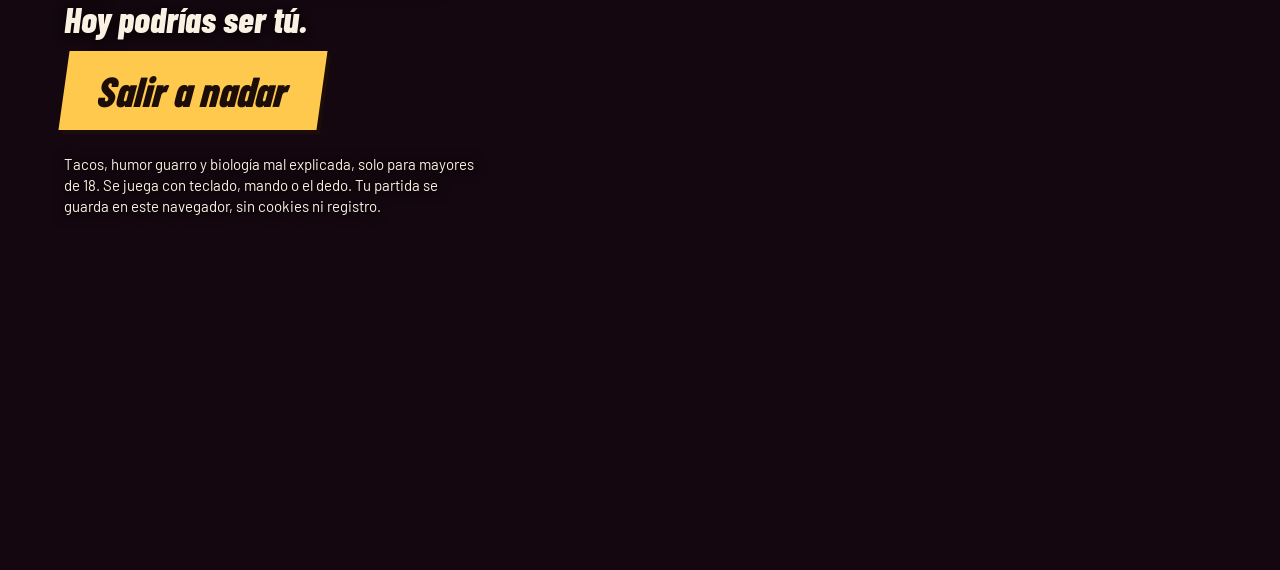
==== commit 296ce3c6: "feat: call the shot a lefazo everywhere and scale its achievement Co-Authored-By: Claude Opus 5.5 <n" ====
--- a/index.html
+++ b/index.html
@@ -14,7 +14,7 @@
 <meta name="twitter:card" content="summary_large_image">
 <link rel="icon" href="assets/favicon.svg" type="image/svg+xml">
 <link rel="stylesheet" href="assets/fonts.css">
-<link rel="stylesheet" href="assets/landing.css?v=3">
+<link rel="stylesheet" href="assets/landing.css?v=4">
 <link rel="prefetch" href="jugar/index.html">
 </head>
 <body>
@@ -112,7 +112,7 @@
       <ul class="marks">
         <li><b>Hipertensión is coming</b><span>Por el azúcar que llevas encima</span></li>
         <li><b>Conductor de BMW</b><span>Por dejar atrás a tantos pringaos</span></li>
-        <li><b>Lefazo olímpico</b><span>Por rociar a tanto palurdo</span></li>
+        <li><b>Lefazo olímpico</b><span>Por lefar a tanto palurdo</span></li>
       </ul>
     </div>
   </section>
@@ -136,9 +136,9 @@
 </main>
 
 <script src="assets/three.min.js"></script>
-<script src="jugar/js/data.js?v=3"></script>
-<script src="jugar/js/audio.js?v=3"></script>
-<script src="jugar/js/faces.js?v=3"></script>
-<script src="assets/landing.js?v=3"></script>
+<script src="jugar/js/data.js?v=4"></script>
+<script src="jugar/js/audio.js?v=4"></script>
+<script src="jugar/js/faces.js?v=4"></script>
+<script src="assets/landing.js?v=4"></script>
 </body>
 </html>
